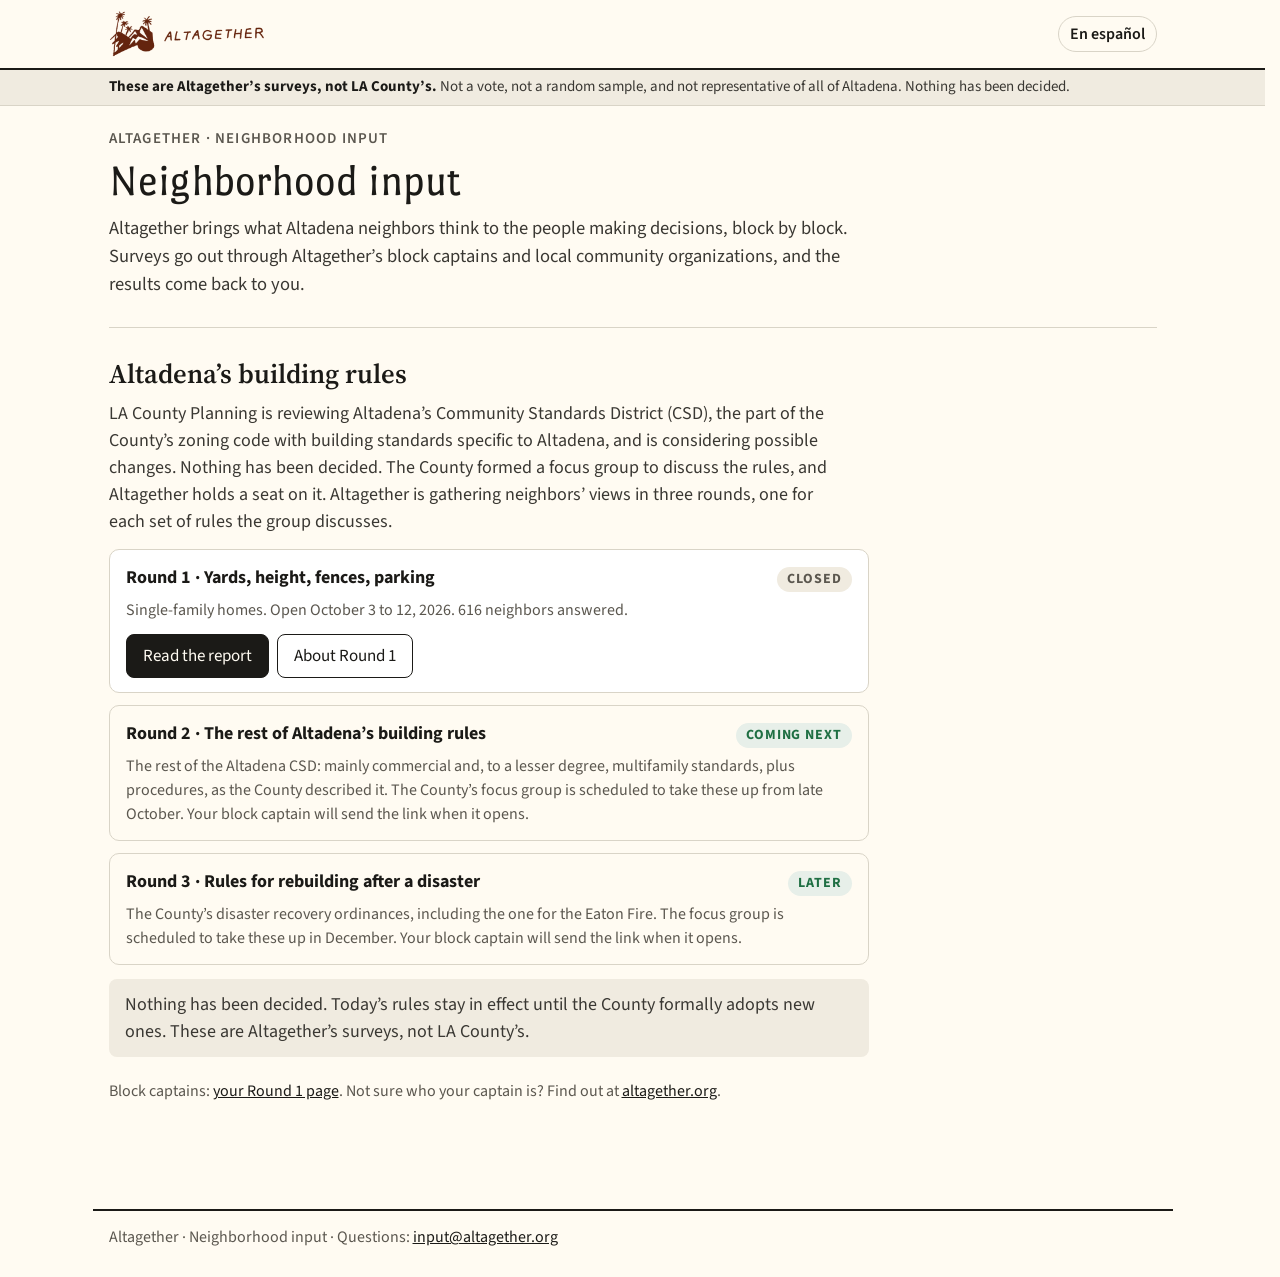
==== index.html @ e071781c "Round 1 report download page (English and Spanish), landing page, and report link on the closed Roun" ====
<!doctype html>
<html lang="en">
<head>
<meta charset="utf-8">
<meta name="viewport" content="width=device-width, initial-scale=1, viewport-fit=cover">
<title>Neighborhood Input: Altagether</title>
<meta name="description" content="Altagether&rsquo;s neighborhood surveys: bringing what Altadena neighbors think to the people making decisions, block by block.">
<meta property="og:type" content="website">
<meta property="og:site_name" content="Altagether">
<meta property="og:title" content="Neighborhood input from Altagether">
<meta property="og:description" content="Altagether&rsquo;s neighborhood surveys: bringing what Altadena neighbors think to the people making decisions, block by block.">
<meta property="og:image" content="https://altagether.github.io/input/csd/round-1/preview.png">
<meta property="og:url" content="https://altagether.github.io/input/">
<link rel="stylesheet" href="https://fonts.googleapis.com/css2?family=Port+Lligat+Sans&family=Source+Serif+4:opsz,wght@8..60,600&family=Source+Sans+3:wght@400;600;700&display=swap">
<link rel="stylesheet" href="assets/site.css?v=7">
<style>
  .survey { max-width:760px; }
  .rounds { display:grid; gap:12px; margin-top:14px; }
  .round { border:1px solid var(--line); border-radius:10px; padding:14px 16px; background:#fff; }
  .round.dim { background:transparent; }
  .rtop { display:flex; flex-wrap:wrap; align-items:baseline; justify-content:space-between; gap:4px 12px; }
  .rname { font-weight:700; font-size:18px; }
  .status { font-size:14px; font-weight:700; letter-spacing:.06em; text-transform:uppercase; border-radius:999px; padding:2px 10px; }
  .closed { background:var(--sand); color:var(--soft); }
  .soon { background:#e7efe9; color:var(--agree); }
  .round p { margin:6px 0 0; }
  .round .next { margin-top:12px; gap:8px; }
</style>
</head>
<body>
<nav class="nav" aria-label="Neighborhood input"><div class="in">
<a class="brand" href="./" style="border-right:none"><img src="assets/altagether-logo.png" alt="Altagether" width="157" height="46"><span>Neighborhood input</span></a>
<a class="lang" style="margin-left:auto" href="es/" lang="es">En espa&ntilde;ol</a>
</div></nav>
<div class="disc"><div class="in"><span><b>These are Altagether&rsquo;s surveys, not LA County&rsquo;s.</b> Not a vote, not a random sample, and not representative of all of Altadena. Nothing has been decided.</span></div></div>
<main>
<div class="head">
  <div class="kicker">Altagether &middot; Neighborhood input</div>
  <h1>Neighborhood input</h1>
  <p class="lead">Altagether brings what Altadena neighbors think to the people making decisions, block by block. Surveys go out through Altagether&rsquo;s block captains and local community organizations, and the results come back to you.</p>
</div>

<section class="survey" id="csd">
  <h2>Altadena&rsquo;s building rules</h2>
  <p>LA County Planning is reviewing Altadena&rsquo;s Community Standards District (CSD), the part of the County&rsquo;s zoning code with building standards specific to Altadena, and is considering possible changes. Nothing has been decided. The County formed a focus group to discuss the rules, and Altagether holds a seat on it. Altagether is gathering neighbors&rsquo; views in three rounds, one for each set of rules the group discusses.</p>
  <div class="rounds">
    <div class="round">
      <div class="rtop"><span class="rname">Round 1 &middot; Yards, height, fences, parking</span><span class="status closed">Closed</span></div>
      <p class="s">Single-family homes. Open October 3 to 12, 2026. 616 neighbors answered.</p>
      <div class="next"><a class="btn primary" href="csd/round-1/report/">Read the report</a><a class="btn" href="csd/round-1/">About Round 1</a></div>
    </div>
    <div class="round dim">
      <div class="rtop"><span class="rname">Round 2 &middot; The rest of Altadena&rsquo;s building rules</span><span class="status soon">Coming next</span></div>
      <p class="s">The rest of the Altadena CSD: mainly commercial and, to a lesser degree, multifamily standards, plus procedures, as the County described it. The County&rsquo;s focus group is scheduled to take these up from late October. Your block captain will send the link when it opens.</p>
    </div>
    <div class="round dim">
      <div class="rtop"><span class="rname">Round 3 &middot; Rules for rebuilding after a disaster</span><span class="status soon">Later</span></div>
      <p class="s">The County&rsquo;s disaster recovery ordinances, including the one for the Eaton Fire. The focus group is scheduled to take these up in December. Your block captain will send the link when it opens.</p>
    </div>
  </div>
  <div class="note"><p>Nothing has been decided. Today&rsquo;s rules stay in effect until the County formally adopts new ones. These are Altagether&rsquo;s surveys, not LA County&rsquo;s.</p></div>
  <p class="s" style="margin-top:22px">Block captains: <a href="csd/round-1/captains/">your Round 1 page</a>. Not sure who your captain is? Find out at <a href="https://altagether.org">altagether.org</a>.</p>
</section>
</main>
<footer>Altagether &middot; Neighborhood input &middot; Questions: <a href="mailto:input@altagether.org">input@altagether.org</a></footer>
</body>
</html>
---- assets/site.css ----
:root { --paper:#fffbf2; --ink:#1b1a17; --soft:#5b574f; --prose:#3a3833; --line:#d9d4c7; --sand:#f0ebe0; --flag:#9b2c1f;
  --agree:#1f6f43; --agree2:#8fcca6; --split:#efe3c4; --dis2:#f2a08c; --dis:#a3241a; --none:#e6e0d4; --mid:#cfc8b8;
  --e10:#7f1d12; --e5:#c45a33; --e2:#e39468; --e0:#f2c9a8;
  --display:'Port Lligat Sans','Trebuchet MS',sans-serif; --text:'Source Sans 3',system-ui,-apple-system,sans-serif; --figure:'Source Serif 4',Georgia,serif;
  --navh:68px; }
* { box-sizing:border-box; }
html { -webkit-text-size-adjust:100%; scrollbar-gutter:stable; }
body { margin:0; background:var(--paper); color:var(--ink); font-family:var(--text); font-size:18px; line-height:1.5; }
a { color:var(--ink); }
:focus-visible { outline:3px solid #3b6ea8; outline-offset:2px; }

/* ---- nav ---- */
.nav { position:sticky; top:0; z-index:20; background:var(--paper); border-bottom:2px solid var(--ink); }
.nav .in { max-width:1080px; margin:0 auto; padding:0 16px; height:var(--navh); display:flex; align-items:center; gap:14px; }
.nav .brand { display:flex; align-items:center; text-decoration:none; flex:none; padding-right:20px; margin-right:6px; border-right:1px solid var(--line); }
.nav .brand span { display:none !important; }
.nav .brand img { height:46px; width:auto; display:block; }
.nav .brand span { font-size:15px; font-weight:700; letter-spacing:.08em; text-transform:uppercase; color:var(--soft); white-space:nowrap; }
.nav ul { list-style:none; margin:0; padding:0; display:flex; gap:2px; overflow-x:auto; scrollbar-width:none; -webkit-overflow-scrolling:touch; flex:1; min-width:0; }
.nav ul::-webkit-scrollbar { display:none; }
@media (max-width:820px) { .nav ul { -webkit-mask-image:linear-gradient(to right,#000 82%,transparent); mask-image:linear-gradient(to right,#000 82%,transparent); padding-right:40px; } }
.nav a.l { display:block; padding:7px 10px; border-radius:999px; text-decoration:none; font-size:16px; font-weight:600; white-space:nowrap; color:var(--prose); }
.nav a.l:hover { background:var(--sand); }
.nav a.l[aria-current="page"] { background:var(--ink); color:var(--paper); }
@media (max-width:820px) {
  :root { --navh:auto; }
  .nav .in { flex-wrap:wrap; height:auto; padding:8px 12px 6px; gap:6px; }
  .nav .brand span { display:none; }
  .nav .brand img { height:40px; }
  .nav .brand { border-right:none; padding-right:0; }
  .nav ul { flex-basis:100%; margin:0 -12px; padding:0 8px 2px; }
}

/* ---- page ---- */
main { max-width:1080px; margin:0 auto; padding:0 16px 56px; }
.head { padding:22px 0 18px; border-bottom:1px solid var(--line); }
.kicker { font-size:15px; font-weight:600; letter-spacing:.08em; text-transform:uppercase; color:var(--soft); }
h1 { font-family:var(--display); font-weight:400; font-size:clamp(30px,6vw,44px); line-height:1.12; margin:6px 0 10px; max-width:820px; text-wrap:balance; }
h2 { font-family:var(--figure); font-weight:600; font-size:clamp(22px,4vw,27px); line-height:1.22; margin:0 0 10px; }
h3 { font-size:16px; font-weight:700; letter-spacing:.04em; text-transform:uppercase; color:var(--soft); margin:20px 0 8px; }
section { padding-top:30px; }
p { margin:0 0 10px; color:var(--prose); max-width:720px; }
.s { font-size:16px; color:var(--soft); }
.lead { font-size:18.5px; max-width:760px; }
.note { background:var(--sand); border-radius:8px; padding:12px 16px; margin:14px 0 0; max-width:760px; }
.note p { margin:0; }
.stats { display:grid; grid-template-columns:repeat(4,1fr); gap:10px; margin:18px 0 0; }
.stat { border-top:2px solid var(--ink); padding-top:8px; min-width:0; }
.stat b { display:block; font-family:var(--figure); font-size:30px; line-height:1.1; }
.stat span { font-size:15px; color:var(--soft); }
.find { padding-left:20px; margin:0; max-width:760px; } .find li { margin:0 0 8px; color:var(--prose); }
.next { display:flex; flex-wrap:wrap; gap:10px; margin-top:22px; }
.btn { display:inline-block; border:1px solid var(--ink); border-radius:8px; padding:9px 14px; font-weight:600; text-decoration:none; background:transparent; font:inherit; font-size:17px; cursor:pointer; color:var(--ink); }
.btn:hover { background:var(--sand); }
.btn.primary { background:var(--ink); color:var(--paper); } .btn.primary:hover { background:#3a3833; }

/* ---- select with a clean arrow ---- */
select { -webkit-appearance:none; appearance:none; font:inherit; font-size:17px; line-height:1.3; color:var(--ink); background-color:#fff;
  background-image:url("data:image/svg+xml,%3Csvg xmlns='http://www.w3.org/2000/svg' width='12' height='8' viewBox='0 0 12 8'%3E%3Cpath d='M1 1.5l5 5 5-5' fill='none' stroke='%231b1a17' stroke-width='2' stroke-linecap='round' stroke-linejoin='round'/%3E%3C/svg%3E");
  background-repeat:no-repeat; background-position:right 12px center; background-size:12px 8px;
  border:1px solid var(--ink); border-radius:8px; padding:8px 38px 8px 12px; max-width:100%; min-width:180px; cursor:pointer; }
select::-ms-expand { display:none; }
.finder { display:flex; flex-wrap:wrap; gap:8px; align-items:center; }
.finder label { font-weight:700; }

/* ---- bars, tables ---- */
.bar { display:flex; height:16px; border-radius:3px; overflow:hidden; background:var(--none); min-width:60px; }
.bar i { display:block; height:100%; }
.bar .a { background:var(--agree); } .bar .o { background:var(--mid); } .bar .d { background:var(--dis); }
.tg { color:var(--agree); } .tr { color:var(--dis); }
.glance { border-top:1px solid var(--line); }
.grow { display:grid; grid-template-columns:minmax(0,1.2fr) minmax(0,1fr); gap:14px; align-items:center; padding:12px 0; border-bottom:1px solid var(--line); text-decoration:none; }
.grow:hover .gname { text-decoration:underline; }
.gname { font-weight:700; } .gdesc { font-size:16px; color:var(--soft); }
.gnum { font-variant-numeric:tabular-nums; font-weight:700; text-align:right; }
.legend { display:flex; flex-wrap:wrap; gap:6px 14px; font-size:15px; color:var(--soft); margin:8px 0 0; }
.legend i { display:inline-block; width:12px; height:12px; border-radius:2px; vertical-align:-1px; margin-right:5px; }
.tabs { display:flex; flex-wrap:wrap; gap:6px; margin:4px 0 14px; }
.tab { font:inherit; font-size:16px; font-weight:600; border:1px solid var(--ink); background:transparent; color:var(--ink); border-radius:999px; padding:7px 14px; cursor:pointer; text-decoration:none; }
.tab[aria-selected="true"], .tab[aria-current="true"] { background:var(--ink); color:var(--paper); }
.cmp { display:grid; grid-template-columns:minmax(0,1fr) auto; gap:4px 10px; align-items:center; margin:8px 0; font-size:16px; }
.cmp .lab { color:var(--prose); } .cmp .lab b { color:var(--ink); }
.cmp .num { font-variant-numeric:tabular-nums; text-align:right; white-space:nowrap; }
.cmp .bar { grid-column:1 / -1; height:12px; }
.rule2 { display:grid; grid-template-columns:1fr 1fr; gap:12px; margin:0 0 12px; }
.rule2 > div { background:var(--sand); border-radius:8px; padding:10px 12px; font-size:16px; color:var(--prose); }
.lbl { font-size:14px; font-weight:700; letter-spacing:.06em; text-transform:uppercase; color:var(--soft); margin-bottom:3px; }
.tscroll { overflow-x:auto; -webkit-overflow-scrolling:touch; }
table { border-collapse:collapse; width:100%; font-size:16px; }
th { text-align:left; font-size:14.5px; letter-spacing:.04em; text-transform:uppercase; color:var(--soft); font-weight:700; border-bottom:2px solid var(--ink); padding:6px 8px 6px 0; }
td { border-bottom:1px solid var(--line); padding:7px 8px 7px 0; vertical-align:top; }
.num { text-align:right; font-variant-numeric:tabular-nums; white-space:nowrap; }
tr.all td { font-weight:700; background:var(--sand); }
td .bar { margin-top:4px; }
.themes td:first-child { width:62%; } .themes .d { font-size:15px; color:var(--soft); }
.ql { list-style:none; padding:0; margin:0; max-width:820px; }
.ql li { display:grid; grid-template-columns:44px 1fr; gap:10px; padding:10px 0; border-bottom:1px solid var(--line); }
.qn { font-family:var(--figure); font-weight:600; font-size:20px; text-align:right; }
.await { display:inline-block; font-size:14px; font-weight:700; letter-spacing:.04em; text-transform:uppercase; color:var(--flag); margin-top:4px; }
.rows { border-top:1px solid var(--line); max-width:820px; }
.row { display:grid; grid-template-columns:96px 1fr; gap:12px; padding:11px 0; border-bottom:1px solid var(--line); }
.two { display:grid; grid-template-columns:1fr 1fr; gap:28px; }
.two > * { min-width:0; }
footer { max-width:1080px; margin:40px auto 0; padding:14px 16px 28px; border-top:2px solid var(--ink); font-size:16px; color:var(--soft); }
@media (max-width:820px) {
  .two, .rule2 { grid-template-columns:1fr; }
  .stats { grid-template-columns:repeat(2,1fr); }
  .grow { grid-template-columns:1fr; gap:6px; }
  .grow .bar { grid-column:1 / -1; }
}

/* ---- full-screen map page ---- */
body.mappage { height:100dvh; display:flex; flex-direction:column; overflow:hidden; }
body.mappage footer { display:none; }
.mapbar { border-bottom:1px solid var(--line); background:var(--paper); }
.mapbar .in { max-width:1080px; margin:0 auto; padding:8px 16px; display:flex; flex-wrap:wrap; gap:8px 14px; align-items:center; }
.mapbar .mk { flex-basis:100%; margin:4px 0 -2px; }
.mapbar .tabs { margin:0; gap:4px; }
.mapbar .tab { padding:5px 12px; font-size:16px; }
.mapbar .zf { margin-left:auto; }
.mapbar select { padding-top:6px; padding-bottom:6px; }
#rsel { display:none; }
.mapshell { position:relative; flex:1; min-height:0; background:#fffbf2; overflow:hidden; }
.mapshell svg { position:absolute; inset:0; width:100%; height:100%; touch-action:none; cursor:grab; user-select:none; -webkit-user-select:none; }
.mapshell svg.drag { cursor:grabbing; }
.z { stroke:#fffbf2; stroke-width:3; vector-effect:non-scaling-stroke; cursor:pointer; }
.z.pool { fill-opacity:.72; }
.z.sel { stroke:var(--ink); stroke-width:3.5; }
.zl { font-family:'Helvetica Neue',Arial,sans-serif; font-weight:700; font-size:24px; fill:#1b1a17; stroke:#fffbf2; stroke-width:5; paint-order:stroke; text-anchor:middle; dominant-baseline:middle; }
.zoom { position:absolute; right:12px; top:12px; display:flex; flex-direction:column; gap:4px; }
.zoom button { width:34px; height:34px; border-radius:6px; border:1px solid var(--line); background:#fff; font:600 19px/1 var(--text); cursor:pointer; color:var(--ink); box-shadow:0 1px 3px rgba(27,26,23,.12); }
.zoom button.rs { font-size:13.5px; font-weight:700; }
.mlegend { position:absolute; left:12px; bottom:12px; background:rgba(255,251,242,.92); border-radius:6px; padding:5px 9px; }
.mlegend .legend { margin:0; gap:3px 10px; font-size:14px; }
.mlegend .legend i { width:10px; height:10px; }
.zcard { position:absolute; top:12px; right:56px; width:340px; max-height:calc(100% - 24px); overflow:auto; background:#fff; border:1px solid var(--line); border-radius:10px; padding:14px 16px; box-shadow:0 4px 18px rgba(27,26,23,.16); }
.zcard[hidden] { display:none; }
.zcard { padding:0; }
.zcard #zbody { padding:16px 18px 14px; }
.zhead { border-bottom:1px solid var(--line); padding-bottom:10px; margin-bottom:12px; }
.zcard h4 { font-family:var(--figure); font-size:22px; line-height:1.2; margin:0 30px 2px 0; }
.zsub { font-size:15px; color:var(--soft); }
.zpool { background:var(--sand); border-radius:6px; padding:8px 10px; font-size:15px; color:var(--prose); margin:0 0 12px; }
.zsec { font-size:14px; font-weight:700; letter-spacing:.06em; text-transform:uppercase; color:var(--soft); margin:0 0 2px; }
.zdesc { font-size:15px; color:var(--prose); margin:0 0 8px; }
.zcard .cmp { gap:3px 10px; margin:0 0 4px; }
.zcard .cmp .bar { height:12px; margin-bottom:8px; }
.zcard .cmp .n { color:var(--soft); font-size:14.5px; font-weight:400; }
.zleg { margin:6px 0 0; padding-top:10px; border-top:1px solid var(--line); font-size:14px; }
.zleg i { width:10px; height:10px; }
.zfoot { font-size:14px; color:var(--soft); margin:8px 0 0; }
.ztiles { display:grid; grid-template-columns:1fr 1fr; gap:10px; margin:0 0 14px; }
.ztiles > div { background:var(--sand); border-radius:8px; padding:10px 12px; }
.ztiles b { display:block; font-family:var(--figure); font-size:26px; line-height:1.1; }
.ztiles span { font-size:14.5px; color:var(--soft); }
.mrow { display:grid; grid-template-columns:minmax(0,1fr) 70px; gap:3px 10px; align-items:center; font-size:16px; margin:4px 0; }
.mrow .lab { color:var(--prose); } .mrow .lab b { color:var(--ink); }
.mrow .num { text-align:right; font-variant-numeric:tabular-nums; font-weight:700; }
.meter { grid-column:1 / -1; height:12px; background:var(--none); border-radius:3px; overflow:hidden; margin-bottom:6px; }
.meter i { display:block; height:100%; }
.zcard .x { position:absolute; top:10px; right:10px; width:32px; height:32px; border:none; background:transparent; font-size:24px; line-height:1; cursor:pointer; color:var(--soft); }
@media (max-width:820px) {
  .mapbar .in { padding:8px 12px; flex-wrap:wrap; gap:6px 8px; }
  .mapbar .mk { font-size:14px; margin:0; }
  .mapbar .tabs { display:none; }
  #rsel { display:block; flex:1; min-width:0; }
  .mapbar .zf { margin-left:0; flex:1; min-width:0; }
  .mapbar select { min-width:0; width:100%; font-size:16px; padding-right:30px; background-position:right 10px center; }
  .zcard { top:auto; bottom:0; left:0; right:0; width:auto; max-height:55%; border-radius:14px 14px 0 0; }
  .mlegend.hide-m { display:none; }
}

/* zone card: this zone stands out, comparisons step back */
.zmain { background:var(--sand); border-radius:8px; padding:10px 12px 4px; margin:4px 0 12px; }
.zmain .cmp, .zmain .mrow { font-size:17px; margin:0; }
.zmain .cmp .num, .zmain .mrow .num { font-size:20px; font-family:var(--figure); }
.zmain .cmp .bar, .zmain .meter { height:20px; border-radius:4px; margin-bottom:8px; }
.zref .zsec { font-size:13.5px; margin-bottom:4px; }
.zref .cmp, .zref .mrow { font-size:15px; }
.zref .cmp .bar, .zref .meter { height:9px; margin-bottom:8px; }
.zref .cmp .num, .zref .mrow .num { font-size:15px; }
.zref .cmp .num b, .zref .mrow .num { font-weight:600; }

/* ---- disclaimer strip, on every page ---- */
.disc { background:var(--sand); border-bottom:1px solid var(--line); font-size:15px; color:var(--prose); }
.disc .in { max-width:1080px; margin:0 auto; padding:6px 16px; }
.disc b { color:var(--ink); }
@media (max-width:820px) { .disc { font-size:14px; } .disc .in { padding:5px 12px; } }

/* ---- finder ---- */
.finder2 { position:relative; max-width:460px; width:100%; }
.fin { width:100%; font:inherit; font-size:17px; padding:9px 12px 9px 36px; border:1px solid var(--ink); border-radius:8px; background:#fff;
  background-image:url("data:image/svg+xml,%3Csvg xmlns='http://www.w3.org/2000/svg' width='16' height='16' viewBox='0 0 16 16'%3E%3Ccircle cx='7' cy='7' r='5' fill='none' stroke='%235b574f' stroke-width='2'/%3E%3Cpath d='M11 11l4 4' stroke='%235b574f' stroke-width='2' stroke-linecap='round'/%3E%3C/svg%3E");
  background-repeat:no-repeat; background-position:12px center; color:var(--ink); }
.fres { position:absolute; z-index:30; top:calc(100% + 4px); left:0; right:0; background:#fff; border:1px solid var(--line); border-radius:8px; box-shadow:0 6px 20px rgba(27,26,23,.16); max-height:320px; overflow:auto; padding:6px; }
.fr { padding:6px 6px 8px; border-bottom:1px solid var(--line); } .fr:last-child { border-bottom:none; }
.fs { font-size:15px; color:var(--soft); margin-bottom:4px; }
.zchip { font:inherit; font-size:16px; font-weight:600; border:1px solid var(--ink); background:#fff; border-radius:999px; padding:3px 11px; margin:2px 4px 2px 0; cursor:pointer; color:var(--ink); }
.zchip:hover, .zchip:focus-visible { background:var(--ink); color:var(--paper); }
.mapbar .finder2 { max-width:340px; }
.mapbar .fin { padding-top:6px; padding-bottom:6px; font-size:16px; }

/* ---- small samples ---- */
tr.few td { color:var(--soft); } tr.few td:first-child::after { content:' *'; }
.zmain.few .num { font-size:16px !important; font-family:var(--text) !important; }
.fewn { font-size:14.5px; color:var(--flag); margin:0 0 6px; font-weight:600; }
.dot { color:var(--soft); font-weight:400; }

/* ---- next step, footer, copy, answers, zone table ---- */
.cta { max-width:1080px; margin:40px auto 0; padding:0 16px; }
.cta .in { background:#eef3f7; border:1px solid #cfdce6; border-radius:10px; padding:14px 18px; }
.cta p { margin:0; max-width:none; }
footer .meta { display:block; margin-top:4px; font-size:14.5px; }
.copy { font:inherit; font-size:15px; font-weight:600; margin-top:12px; width:100%; padding:8px 12px; border:1px solid var(--ink); border-radius:8px; background:#fff; cursor:pointer; color:var(--ink); }
.copy:hover { background:var(--sand); }
.ans { background:#eef3f7; border-radius:6px; padding:8px 10px; margin-top:6px; font-size:16px; }
.about { border:1px solid var(--line); border-radius:10px; padding:14px 18px; max-width:760px; background:#fff; }
.about p { margin:0 0 6px; }
table.zt td { padding:6px 8px 6px 0; } table.zt .bar { height:6px; min-width:50px; margin-top:3px; }
table.zt tr.th td { background:var(--sand); font-weight:700; font-size:15px; padding:6px 8px; }
table.zt td .d { font-size:14px; color:var(--soft); }
.hfind { margin:16px 0 4px; max-width:560px; } .hfind .lbl { display:block; margin-bottom:6px; font-size:14.5px; }
.nav .lang { flex:none; font-size:16px; font-weight:600; text-decoration:none; border:1px solid var(--line); border-radius:999px; padding:5px 11px; white-space:nowrap; }
.nav .lang:hover { background:var(--sand); }
@media (max-width:820px) { .nav .lang { margin-left:auto; order:2; font-size:15px; padding:4px 10px; } .nav ul { order:3; } }

/* ---- color-blind friendly palette, switched on by the visitor ---- */
html.cb { --agree:#1f5f8b; --agree2:#8fbfdf; --split:#ece4cf; --dis2:#f2b071; --dis:#b85a00; --e10:#3f2a6b; --e5:#6d55a3; --e2:#a895d0; --e0:#ddd3ee; }
.disc .in { display:flex; flex-wrap:wrap; align-items:center; justify-content:space-between; gap:4px 16px; }
.cbsw { display:inline-flex; align-items:center; gap:8px; font:inherit; font-size:14.5px; font-weight:600; color:var(--prose); background:none; border:none; padding:2px 0; cursor:pointer; white-space:nowrap; }
.cbsw .tr2 { position:relative; width:32px; height:18px; border-radius:999px; background:#cfc8b8; transition:background .15s; flex:none; }
.cbsw .tr2::after { content:''; position:absolute; top:2px; left:2px; width:14px; height:14px; border-radius:50%; background:#fff; transition:left .15s; box-shadow:0 1px 2px rgba(0,0,0,.25); }
.cbsw[aria-checked="true"] .tr2 { background:var(--ink); }
.cbsw[aria-checked="true"] .tr2::after { left:16px; }
.zmain .cmp { grid-template-columns:1fr; gap:2px; }
.zmain .cmp .num { text-align:left; }

/* finder + zone dropdown side by side */
.hrow { display:flex; flex-wrap:wrap; gap:8px; align-items:flex-start; }
.hrow .finder2 { flex:1 1 260px; }
.hrow select { flex:0 0 auto; padding-top:9px; padding-bottom:9px; }
.mapbar .zf { display:flex; gap:8px; align-items:center; }
.mapbar .zf .finder2 { width:280px; }
.mapbar .zf select { min-width:150px; }
@media (max-width:820px) {
  .mapbar .zf { flex-basis:100%; order:3; }
  .mapbar .zf .finder2 { width:auto; flex:1; min-width:0; }
  .mapbar .zf select { min-width:0; width:auto; flex:0 0 40%; }
  .hrow select { flex:1 1 100%; }
}
.gright .gnum { text-align:left; margin-bottom:4px; }
.zmain .cmp .num { white-space:normal; }
.zkick { font-size:13.5px; font-weight:700; letter-spacing:.06em; text-transform:uppercase; color:var(--flag); margin-bottom:2px; }
.zpool b { display:block; color:var(--ink); margin-bottom:2px; }

/* zone card: stack label, numbers and bar so long labels never squeeze */
.zcard .cmp { grid-template-columns:1fr; gap:2px; }
.zcard .cmp .num { text-align:left; white-space:normal; }
@media (min-width:821px) { .mlegend { max-width:calc(100% - 430px); } }

/* ---- one height for every field and button ---- */
:root { --ctl:44px; }
select, .fin, .btn, .copy { height:var(--ctl); box-sizing:border-box; font-size:17px; line-height:1.2; }
select { padding-top:0 !important; padding-bottom:0 !important; }
.fin { padding-top:0 !important; padding-bottom:0 !important; }
.btn { display:inline-flex; align-items:center; padding:0 16px; }
.tab { height:40px; display:inline-flex; align-items:center; padding:0 15px; box-sizing:border-box; font-size:16px; }
.mapbar .tab { height:40px; padding:0 14px; font-size:16px; }
.mapbar .fin, .mapbar select { height:40px; font-size:16px; }
.mtool .tab, .mapbar .tabs .tab { line-height:1; }
.zoom button { width:40px; height:40px; }
@media (max-width:820px) { .mapbar .fin, .mapbar select { height:42px; } }
.fn { font-size:14.5px; line-height:1.45; }
/* By zone table: narrow zone column, more room for the four results */
table.zt { table-layout:fixed; }
table.zt th:nth-child(1), table.zt td:nth-child(1) { width:150px; }
table.zt th:nth-child(2), table.zt td:nth-child(2) { width:44px; }
table.zt th:nth-child(3), table.zt td:nth-child(3) { width:92px; }
table.zt tr.th td { width:auto; }
table.zt td:nth-child(n+4), table.zt th:nth-child(n+4) { padding-left:10px; }
table.zt .bar { min-width:0; }
@media (max-width:820px) { table.zt { min-width:720px; } }
.or { align-self:center; font-size:15px; font-weight:700; color:var(--soft); text-transform:lowercase; padding:0 2px; }
@media (max-width:820px) { .hrow .or { flex:0 0 100%; text-align:center; margin:-2px 0; } }
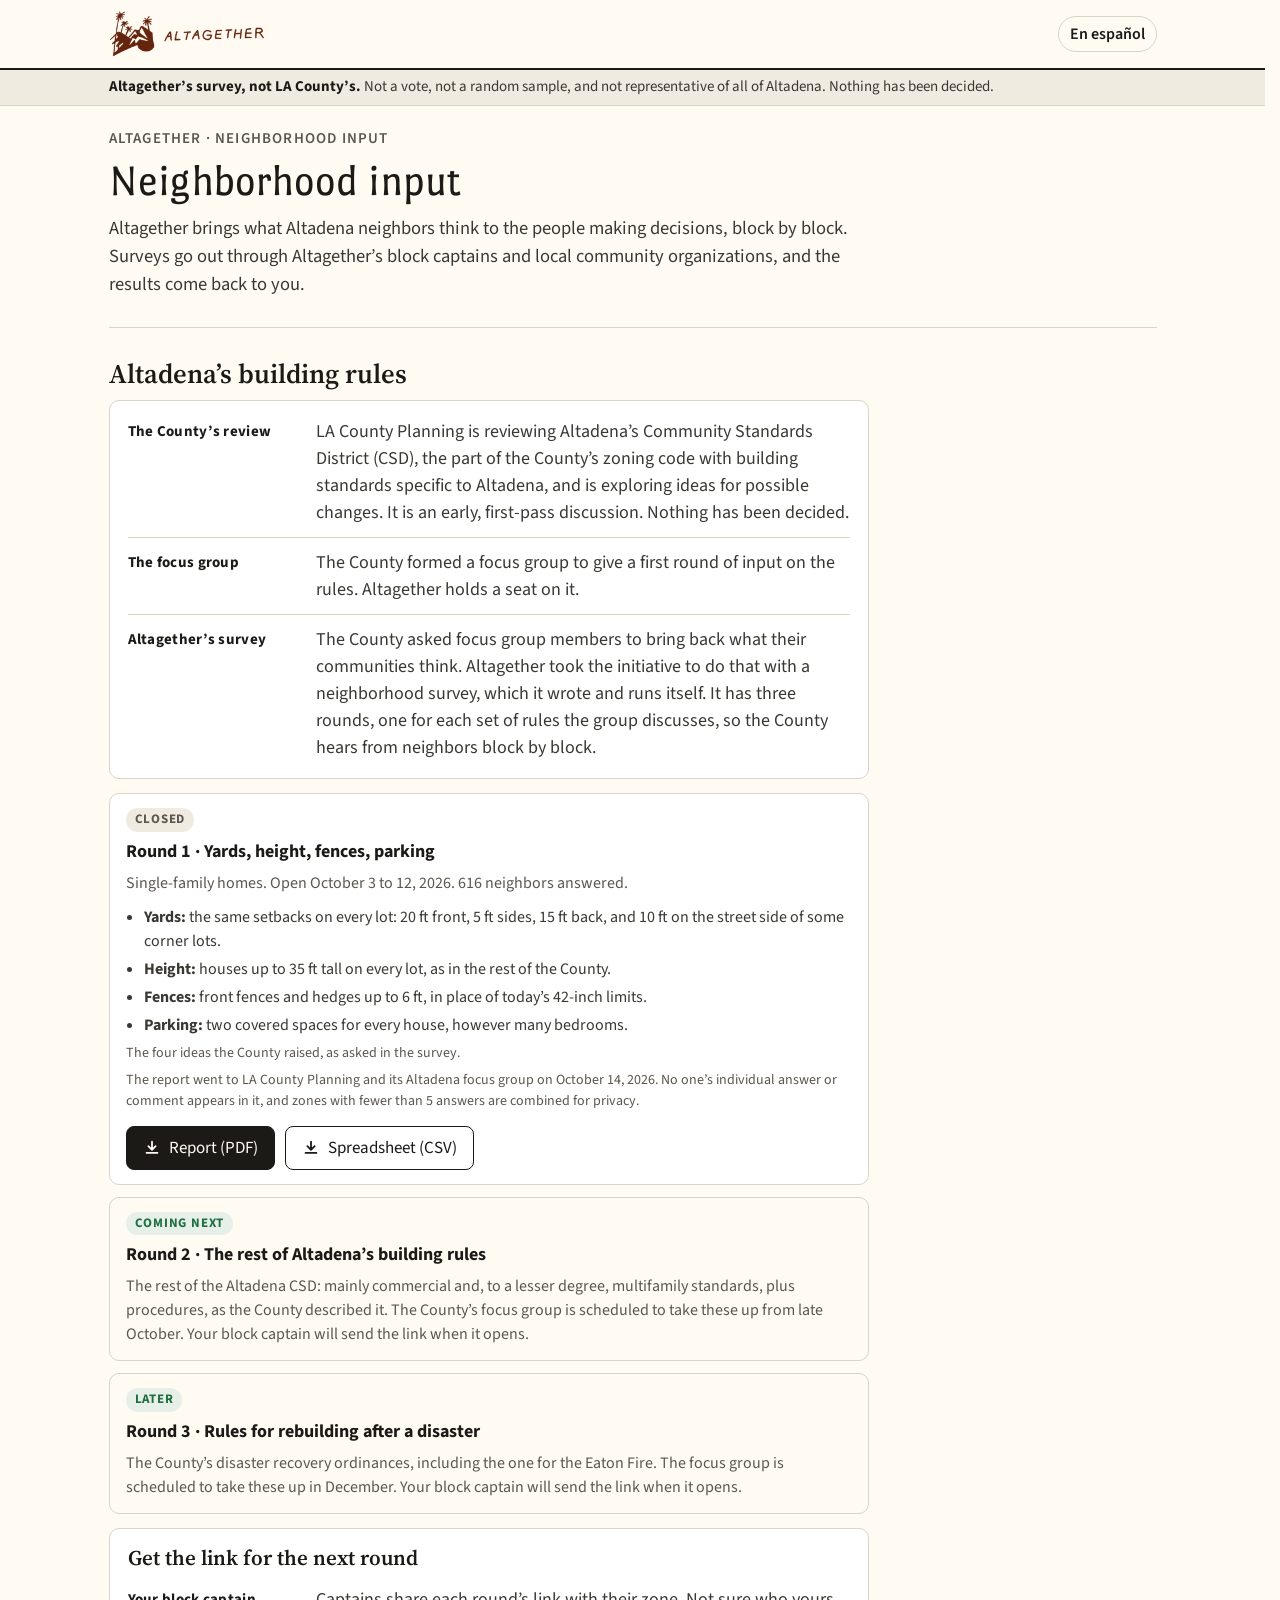
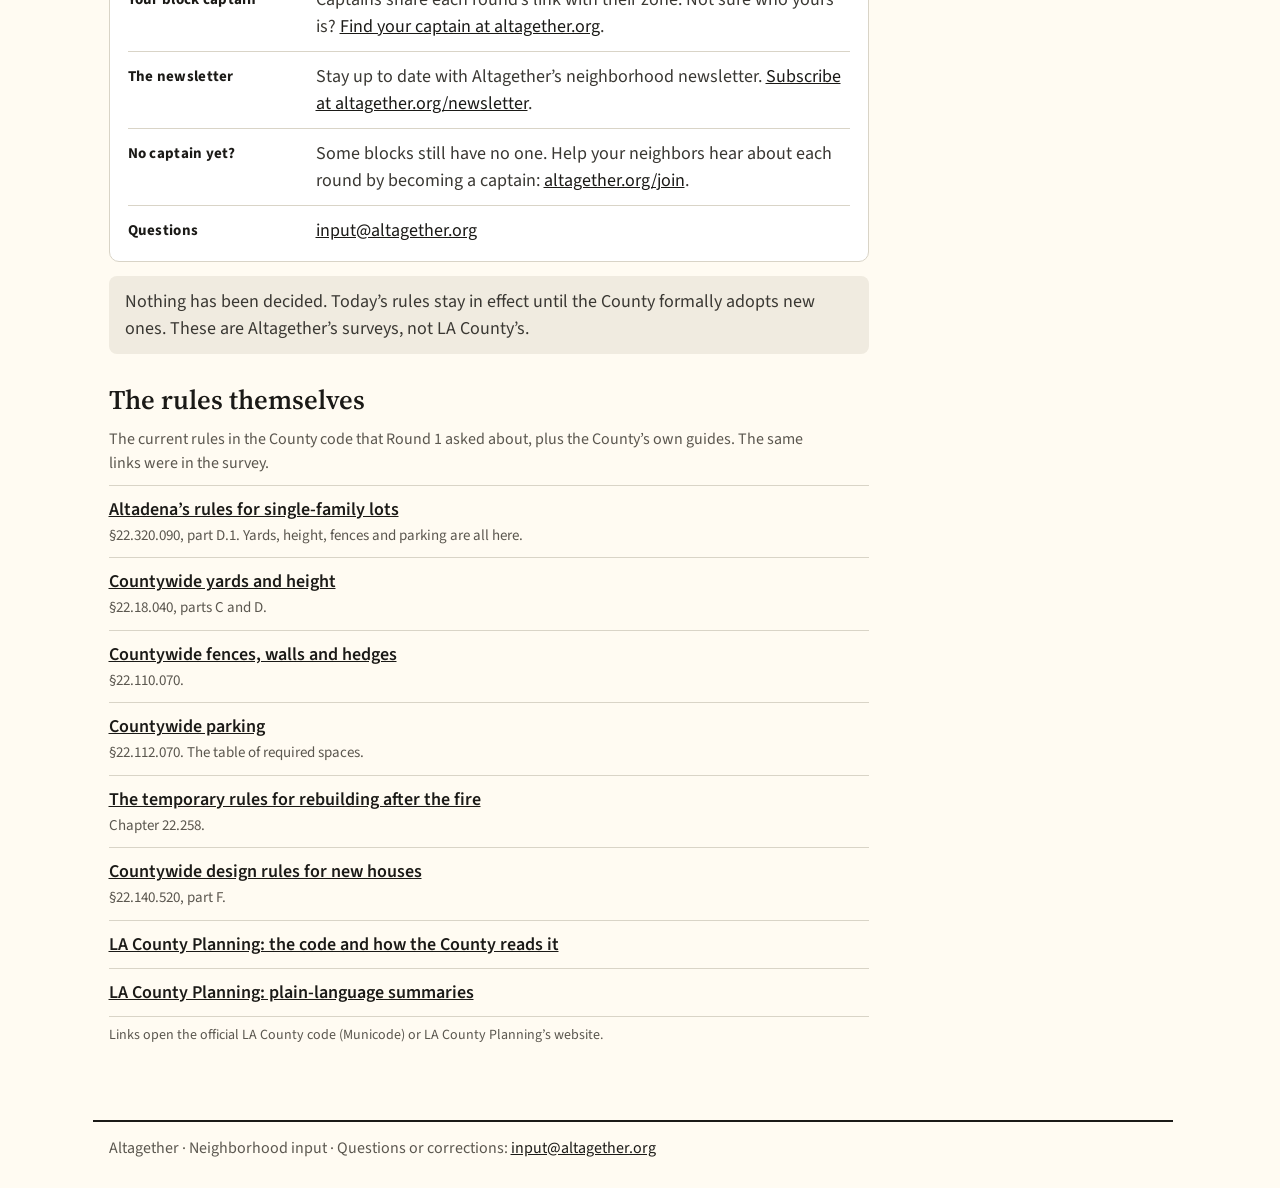
==== commit 3231c7e1: "Round 1 report on the landing page: shared layout, downloads on the Round 1 card, rules links, next-" ====
--- a/index.html
+++ b/index.html
@@ -7,32 +7,22 @@
 <meta name="description" content="Altagether&rsquo;s neighborhood surveys: bringing what Altadena neighbors think to the people making decisions, block by block.">
 <meta property="og:type" content="website">
 <meta property="og:site_name" content="Altagether">
-<meta property="og:title" content="Neighborhood input from Altagether">
+<meta property="og:title" content="Neighborhood Input: Altagether">
 <meta property="og:description" content="Altagether&rsquo;s neighborhood surveys: bringing what Altadena neighbors think to the people making decisions, block by block.">
-<meta property="og:image" content="https://altagether.github.io/input/csd/round-1/preview.png">
+<meta property="og:image" content="https://altagether.github.io/input/csd/round-1/report/preview.png">
 <meta property="og:url" content="https://altagether.github.io/input/">
+<meta name="twitter:card" content="summary_large_image">
+<link rel="alternate" hreflang="es" href="https://altagether.github.io/input/es/">
 <link rel="stylesheet" href="https://fonts.googleapis.com/css2?family=Port+Lligat+Sans&family=Source+Serif+4:opsz,wght@8..60,600&family=Source+Sans+3:wght@400;600;700&display=swap">
-<link rel="stylesheet" href="assets/site.css?v=7">
-<style>
-  .survey { max-width:760px; }
-  .rounds { display:grid; gap:12px; margin-top:14px; }
-  .round { border:1px solid var(--line); border-radius:10px; padding:14px 16px; background:#fff; }
-  .round.dim { background:transparent; }
-  .rtop { display:flex; flex-wrap:wrap; align-items:baseline; justify-content:space-between; gap:4px 12px; }
-  .rname { font-weight:700; font-size:18px; }
-  .status { font-size:14px; font-weight:700; letter-spacing:.06em; text-transform:uppercase; border-radius:999px; padding:2px 10px; }
-  .closed { background:var(--sand); color:var(--soft); }
-  .soon { background:#e7efe9; color:var(--agree); }
-  .round p { margin:6px 0 0; }
-  .round .next { margin-top:12px; gap:8px; }
-</style>
+<link rel="stylesheet" href="assets/site.css?v=21">
+<link rel="stylesheet" href="assets/pages.css?v=21">
 </head>
 <body>
-<nav class="nav" aria-label="Neighborhood input"><div class="in">
-<a class="brand" href="./" style="border-right:none"><img src="assets/altagether-logo.png" alt="Altagether" width="157" height="46"><span>Neighborhood input</span></a>
-<a class="lang" style="margin-left:auto" href="es/" lang="es">En espa&ntilde;ol</a>
+<nav class="nav" aria-label="Altagether"><div class="in">
+<a class="brand" href=""><img src="assets/altagether-logo.png" alt="Altagether" width="157" height="46"></a>
+<a class="lang" href="es/" lang="es">En espa&ntilde;ol</a>
 </div></nav>
-<div class="disc"><div class="in"><span><b>These are Altagether&rsquo;s surveys, not LA County&rsquo;s.</b> Not a vote, not a random sample, and not representative of all of Altadena. Nothing has been decided.</span></div></div>
+<div class="disc"><div class="in"><span><b>Altagether&rsquo;s survey, not LA County&rsquo;s.</b> Not a vote, not a random sample, and not representative of all of Altadena. Nothing has been decided.</span></div></div>
 <main>
 <div class="head">
   <div class="kicker">Altagether &middot; Neighborhood input</div>
@@ -42,12 +32,27 @@
 
 <section class="survey" id="csd">
   <h2>Altadena&rsquo;s building rules</h2>
-  <p>LA County Planning is reviewing Altadena&rsquo;s Community Standards District (CSD), the part of the County&rsquo;s zoning code with building standards specific to Altadena, and is considering possible changes. Nothing has been decided. The County formed a focus group to discuss the rules, and Altagether holds a seat on it. Altagether is gathering neighbors&rsquo; views in three rounds, one for each set of rules the group discusses.</p>
+  <div class="about facts">
+    <div class="frow"><b>The County&rsquo;s review</b><span>LA County Planning is reviewing Altadena&rsquo;s Community Standards District (CSD), the part of the County&rsquo;s zoning code with building standards specific to Altadena, and is exploring ideas for possible changes. It is an early, first-pass discussion. Nothing has been decided.</span></div>
+    <div class="frow"><b>The focus group</b><span>The County formed a focus group to give a first round of input on the rules. Altagether holds a seat on it.</span></div>
+    <div class="frow"><b>Altagether&rsquo;s survey</b><span>The County asked focus group members to bring back what their communities think. Altagether took the initiative to do that with a neighborhood survey, which it wrote and runs itself. It has three rounds, one for each set of rules the group discusses, so the County hears from neighbors block by block.</span></div>
+  </div>
   <div class="rounds">
-    <div class="round">
-      <div class="rtop"><span class="rname">Round 1 &middot; Yards, height, fences, parking</span><span class="status closed">Closed</span></div>
+    <div class="round" id="round-1">
+      <div><div class="rtop"><span class="rname">Round 1 &middot; Yards, height, fences, parking</span><span class="status closed">Closed</span></div>
       <p class="s">Single-family homes. Open October 3 to 12, 2026. 616 neighbors answered.</p>
-      <div class="next"><a class="btn primary" href="csd/round-1/report/">Read the report</a><a class="btn" href="csd/round-1/">About Round 1</a></div>
+      <ul class="rules">
+        <li><b>Yards:</b> the same setbacks on every lot: 20 ft front, 5 ft sides, 15 ft back, and 10 ft on the street side of some corner lots.</li>
+        <li><b>Height:</b> houses up to 35 ft tall on every lot, as in the rest of the County.</li>
+        <li><b>Fences:</b> front fences and hedges up to 6 ft, in place of today&rsquo;s 42-inch limits.</li>
+        <li><b>Parking:</b> two covered spaces for every house, however many bedrooms.</li>
+      </ul>
+      <p class="s rnote">The four ideas the County raised, as asked in the survey.</p>
+      <p class="s rnote">The report went to LA County Planning and its Altadena focus group on October 14, 2026. No one&rsquo;s individual answer or comment appears in it, and zones with fewer than 5 answers are combined for privacy.</p>
+      <div class="dlrow">
+        <a class="btn primary" href="csd/round-1/report/altagether-round-1-report.pdf" download><svg class="ic" viewBox="0 0 20 20" width="18" height="18" aria-hidden="true"><path d="M10 3v9m0 0l-4-4m4 4l4-4M4 15.5h12" fill="none" stroke="currentColor" stroke-width="2" stroke-linecap="round" stroke-linejoin="round"/></svg>Report (PDF)</a>
+        <a class="btn" href="csd/round-1/report/altagether-round-1-answers-by-zone.csv" download><svg class="ic" viewBox="0 0 20 20" width="18" height="18" aria-hidden="true"><path d="M10 3v9m0 0l-4-4m4 4l4-4M4 15.5h12" fill="none" stroke="currentColor" stroke-width="2" stroke-linecap="round" stroke-linejoin="round"/></svg>Spreadsheet (CSV)</a>
+      </div></div>
     </div>
     <div class="round dim">
       <div class="rtop"><span class="rname">Round 2 &middot; The rest of Altadena&rsquo;s building rules</span><span class="status soon">Coming next</span></div>
@@ -58,10 +63,29 @@
       <p class="s">The County&rsquo;s disaster recovery ordinances, including the one for the Eaton Fire. The focus group is scheduled to take these up in December. Your block captain will send the link when it opens.</p>
     </div>
   </div>
+  <div class="about facts join">
+    <h2 class="ftitle">Get the link for the next round</h2>
+    <div class="frow"><b>Your block captain</b><span>Captains share each round&rsquo;s link with their zone. Not sure who yours is? <a href="https://altagether.org">Find your captain at altagether.org</a>.</span></div>
+    <div class="frow"><b>The newsletter</b><span>Stay up to date with Altagether&rsquo;s neighborhood newsletter. <a href="https://altagether.org/newsletter">Subscribe at altagether.org/newsletter</a>.</span></div>
+    <div class="frow"><b>No captain yet?</b><span>Some blocks still have no one. Help your neighbors hear about each round by becoming a captain: <a href="https://altagether.org/join">altagether.org/join</a>.</span></div>
+    <div class="frow"><b>Questions</b><span><a href="mailto:input@altagether.org">input@altagether.org</a></span></div>
+  </div>
   <div class="note"><p>Nothing has been decided. Today&rsquo;s rules stay in effect until the County formally adopts new ones. These are Altagether&rsquo;s surveys, not LA County&rsquo;s.</p></div>
-  <p class="s" style="margin-top:22px">Block captains: <a href="csd/round-1/captains/">your Round 1 page</a>. Not sure who your captain is? Find out at <a href="https://altagether.org">altagether.org</a>.</p>
+    <h2 id="rules" style="margin-top:30px">The rules themselves</h2>
+    <p class="s">The current rules in the County code that Round 1 asked about, plus the County&rsquo;s own guides. The same links were in the survey.</p>
+    <ul class="codes">
+      <li><a href="https://library.municode.com/ca/los_angeles_county/codes/code_of_ordinances?nodeId=TIT22PLZO_DIV10PLARCOSTDI_CH22.320WESAGAVAPLARSTDI_22.320.090ALCOSTDI" target="_blank" rel="noopener">Altadena&rsquo;s rules for single-family lots</a><span>&sect;22.320.090, part D.1. Yards, height, fences and parking are all here.</span></li>
+      <li><a href="https://library.municode.com/ca/los_angeles_county/codes/code_of_ordinances?nodeId=TIT22PLZO_DIV3ZO_CH22.18REZO_22.18.040DESTREZO" target="_blank" rel="noopener">Countywide yards and height</a><span>&sect;22.18.040, parts C and D.</span></li>
+      <li><a href="https://library.municode.com/ca/los_angeles_county/codes/code_of_ordinances?nodeId=TIT22PLZO_DIV6DEST_CH22.110GESIRE_22.110.070FEWA" target="_blank" rel="noopener">Countywide fences, walls and hedges</a><span>&sect;22.110.070.</span></li>
+      <li><a href="https://library.municode.com/ca/los_angeles_county/codes/code_of_ordinances?nodeId=TIT22PLZO_DIV6DEST_CH22.112PA_22.112.070REPASP" target="_blank" rel="noopener">Countywide parking</a><span>&sect;22.112.070. The table of required spaces.</span></li>
+      <li><a href="https://library.municode.com/ca/los_angeles_county/codes/code_of_ordinances?nodeId=TIT22PLZO_DIV9AD_CH22.258EAFIDIRE" target="_blank" rel="noopener">The temporary rules for rebuilding after the fire</a><span>Chapter 22.258.</span></li>
+      <li><a href="https://library.municode.com/ca/los_angeles_county/codes/code_of_ordinances?nodeId=TIT22PLZO_DIV7STSPUS_CH22.140STSPUS_22.140.520REDEST" target="_blank" rel="noopener">Countywide design rules for new houses</a><span>&sect;22.140.520, part F.</span></li>
+      <li><a href="https://planning.lacounty.gov/county-code-and-interpretations/" target="_blank" rel="noopener">LA County Planning: the code and how the County reads it</a></li>
+      <li><a href="https://planning.lacounty.gov/planning-library/" target="_blank" rel="noopener">LA County Planning: plain-language summaries</a></li>
+    </ul>
+    <p class="s fnote">Links open the official LA County code (Municode) or LA County Planning&rsquo;s website.</p>
 </section>
 </main>
-<footer>Altagether &middot; Neighborhood input &middot; Questions: <a href="mailto:input@altagether.org">input@altagether.org</a></footer>
+<footer>Altagether &middot; Neighborhood input &middot; Questions or corrections: <a href="mailto:input@altagether.org">input@altagether.org</a></footer>
 </body>
 </html>
--- a/assets/pages.css
+++ b/assets/pages.css
@@ -0,0 +1,100 @@
+/* Shared layout for the input site's pages (landing, closed Round 1, report). Loaded after site.css. */
+main { padding-bottom:24px; }
+.col, .survey { max-width:760px; }
+.head { padding:22px 0 18px; border-bottom:1px solid var(--line); }
+.head .lead { max-width:760px; }
+
+/* round cards */
+.rounds { display:grid; gap:12px; margin-top:14px; }
+.round { border:1px solid var(--line); border-radius:10px; padding:14px 16px; background:#fff; }
+.round.dim { background:transparent; }
+.rtop { display:flex; flex-wrap:wrap; align-items:baseline; justify-content:space-between; gap:4px 12px; }
+.rname { font-weight:700; font-size:18px; }
+.status { font-size:14px; font-weight:700; letter-spacing:.06em; text-transform:uppercase; border-radius:999px; padding:2px 10px; background:#e7efe9; color:var(--agree); }
+.status.closed { background:var(--sand); color:var(--soft); }
+.round p { margin:6px 0 0; }
+.round .next { margin-top:12px; gap:8px; }
+
+/* download cards */
+.dl { display:grid; gap:12px; margin:22px 0 8px; max-width:760px; }
+.file { display:flex; align-items:center; justify-content:space-between; gap:14px; border:1px solid var(--line); border-radius:10px; background:#fff; padding:14px 16px; text-decoration:none; }
+.file:hover { border-color:var(--ink); }
+.file b { display:block; font-size:19px; }
+.file span { font-size:15px; color:var(--soft); }
+.file .go { flex:none; height:44px; display:inline-flex; align-items:center; padding:0 16px; border-radius:8px; background:var(--ink); color:var(--paper); font-weight:700; font-size:16px; }
+.file .go .ic { margin-right:8px; }
+.file.alt .go { background:#fff; color:var(--ink); border:1px solid var(--ink); }
+@media (max-width:560px) { .file { flex-direction:column; align-items:flex-start; } }
+
+/* boxes and lists */
+.about { background:#fff; border:1px solid var(--line); border-radius:10px; padding:14px 16px; max-width:760px; }
+.about p { margin:0 0 8px; } .about p:last-child { margin:0; }
+.note { max-width:760px; }
+main ul { padding-left:20px; margin:0 0 12px; color:var(--prose); max-width:760px; } main li { margin:0 0 6px; }
+.rows { max-width:760px; }
+.res { display:block; background:var(--ink); color:var(--paper); text-decoration:none; border-radius:10px; padding:14px 16px; margin-top:18px; font-weight:700; font-size:18px; max-width:760px; }
+.res span { display:block; font-weight:400; font-size:16px; opacity:.85; margin-top:2px; }
+
+/* header: logo left, language right, nothing else */
+.nav .brand { border-right:none; padding-right:0; margin-right:0; }
+.nav .lang { margin-left:auto; }
+
+/* cards with an action: text on the left, button on the right (same as the download cards) */
+.round.act { display:flex; align-items:center; justify-content:space-between; gap:16px; max-width:760px; }
+.round.act > div { min-width:0; flex:1; }
+.round.act .rtop { justify-content:flex-start; gap:4px 12px; }
+.round.act .btn { flex:none; white-space:nowrap; }
+.round.act p { margin:4px 0 0; }
+@media (max-width:560px) { .round.act { flex-direction:column; align-items:flex-start; } }
+
+/* status tag above the round title, on every round card */
+.rtop, .round.act .rtop { flex-direction:column-reverse; align-items:flex-start; justify-content:flex-start; gap:6px; }
+.rtop .status { font-size:13px; padding:2px 9px; }
+
+/* back to the landing page */
+.back { display:inline-flex; align-items:center; gap:8px; margin:18px 0 0; font-size:16px; font-weight:600; text-decoration:none; color:var(--ink); }
+.back span { font-size:20px; line-height:1; }
+.back:hover { text-decoration:underline; }
+.back + .head { padding-top:10px; }
+/* the four rules on the Round 1 card */
+.rules { margin:10px 0 0; padding-left:18px; font-size:16px; color:var(--prose); }
+.rules li { margin:0 0 4px; }
+.rnote { margin-top:6px !important; font-size:14px; }
+.round.act { align-items:flex-start; }
+.round.act .btn { margin-top:2px; }
+
+/* links to the rules in the County code */
+ul.codes { list-style:none; padding:0; margin:10px 0 0; max-width:760px; border-top:1px solid var(--line); }
+ul.codes li { padding:10px 0; border-bottom:1px solid var(--line); margin:0; }
+ul.codes a { font-weight:600; }
+ul.codes span { display:block; font-size:15px; color:var(--soft); margin-top:2px; }
+.fnote { font-size:14px; margin-top:8px; }
+
+/* "What Round 1 was for": labeled rows */
+.facts { padding:4px 18px 6px; }
+.facts .ftitle { font-family:var(--figure); font-weight:600; font-size:21px; margin:12px 0 4px; }
+.frow { display:grid; grid-template-columns:170px 1fr; gap:4px 18px; padding:11px 0; border-top:1px solid var(--line); }
+.frow:first-of-type { border-top:none; }
+.frow b { font-size:15px; letter-spacing:.02em; color:var(--ink); }
+.frow span { color:var(--prose); }
+@media (max-width:560px) { .frow { grid-template-columns:1fr; } }
+.frow b { padding-top:3px; }
+.facts:not(:has(.ftitle)) { padding-top:6px; }
+.survey .facts { margin:4px 0 6px; }
+
+/* Round 1 card: stacked download buttons on the right */
+.dlcol { flex:none; display:flex; flex-direction:column; gap:8px; align-items:stretch; min-width:210px; }
+.dlcol .btn { justify-content:flex-start; gap:8px; }
+.dlcol .btn .ic { flex:none; }
+.dlmeta { font-size:13px; color:var(--soft); text-align:center; }
+@media (max-width:560px) { .dlcol { width:100%; } }
+.dlcol { width:230px; min-width:0; }
+.dlcol .btn { font-size:16px; padding:0 14px; }
+.round.act > .dlcol { flex:0 0 230px; }
+@media (max-width:560px) { .round.act > .dlcol { flex:none; width:100%; } }
+
+/* Round 1 card: downloads side by side at the bottom */
+.dlrow { display:flex; flex-wrap:wrap; gap:10px; margin-top:14px; }
+.dlrow .btn { gap:8px; }
+.join { margin-top:14px; }
+.rounds + .join { margin-top:14px; }
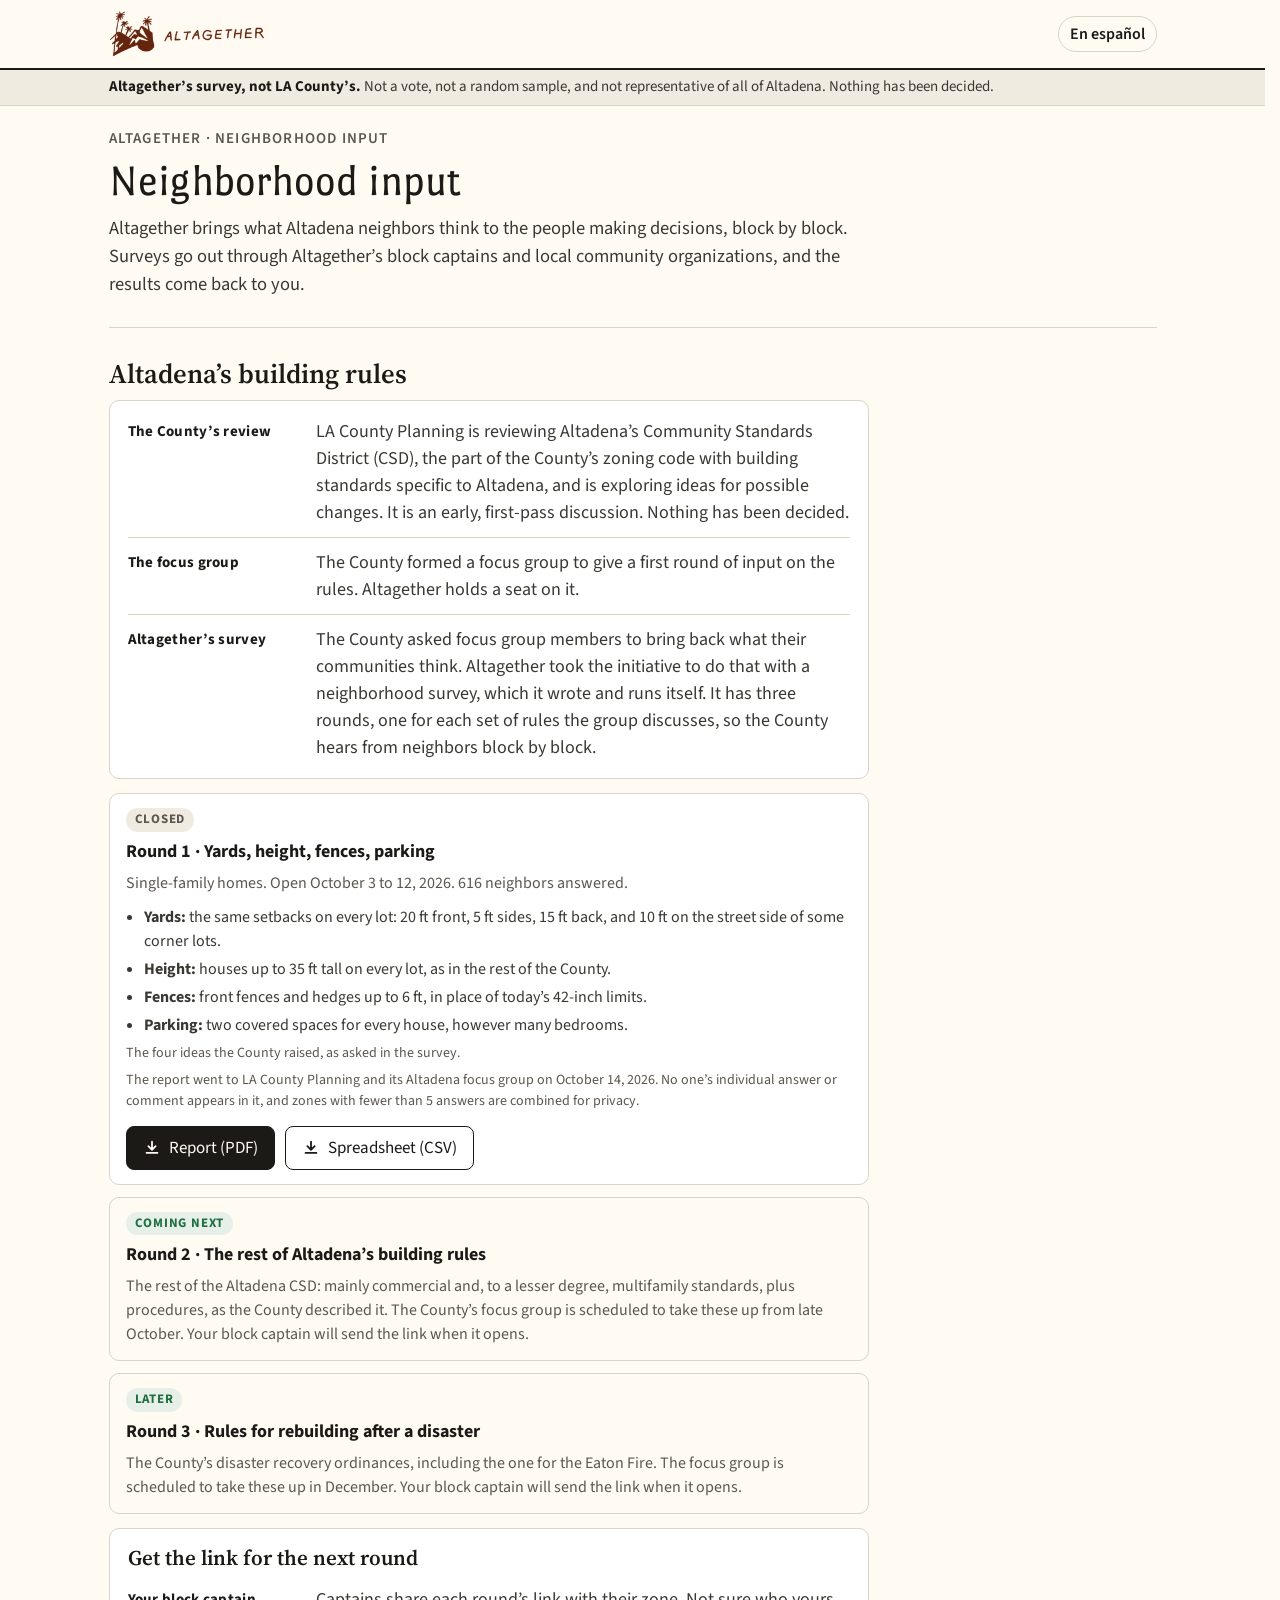
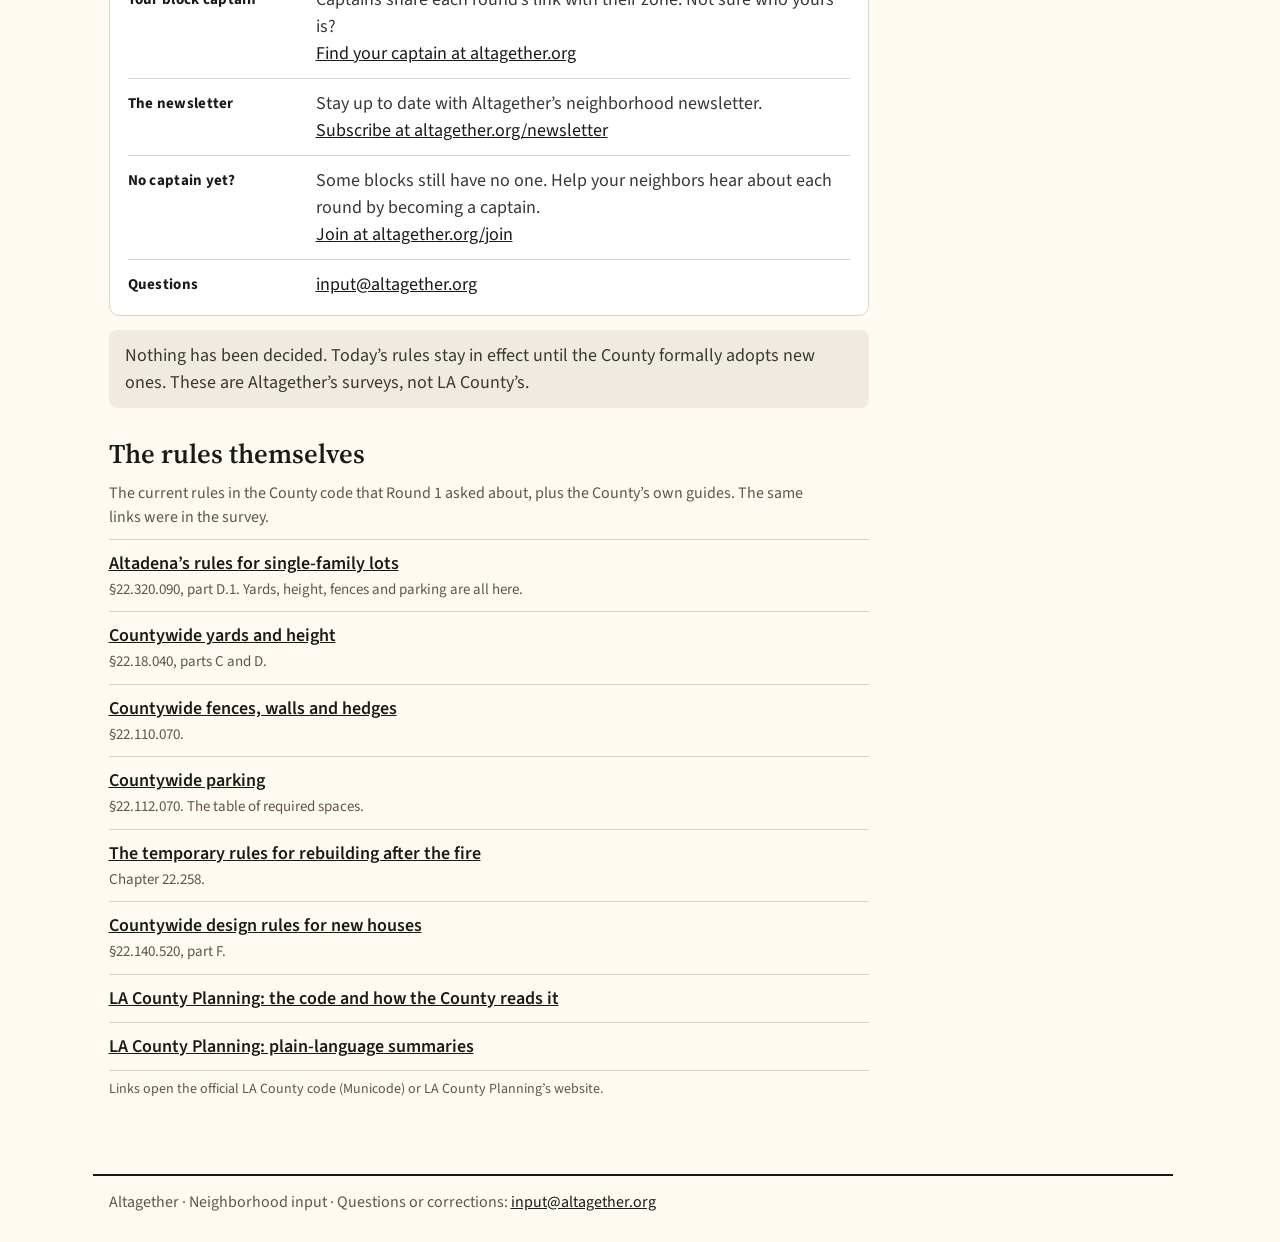
==== commit a424017f: "Larger text on phones; next-round links on their own line Co-Authored-By: Claude Opus 5.5 <noreply@a" ====
--- a/index.html
+++ b/index.html
@@ -14,8 +14,8 @@
 <meta name="twitter:card" content="summary_large_image">
 <link rel="alternate" hreflang="es" href="https://altagether.github.io/input/es/">
 <link rel="stylesheet" href="https://fonts.googleapis.com/css2?family=Port+Lligat+Sans&family=Source+Serif+4:opsz,wght@8..60,600&family=Source+Sans+3:wght@400;600;700&display=swap">
-<link rel="stylesheet" href="assets/site.css?v=21">
-<link rel="stylesheet" href="assets/pages.css?v=21">
+<link rel="stylesheet" href="assets/site.css?v=22">
+<link rel="stylesheet" href="assets/pages.css?v=22">
 </head>
 <body>
 <nav class="nav" aria-label="Altagether"><div class="in">
@@ -65,9 +65,9 @@
   </div>
   <div class="about facts join">
     <h2 class="ftitle">Get the link for the next round</h2>
-    <div class="frow"><b>Your block captain</b><span>Captains share each round&rsquo;s link with their zone. Not sure who yours is? <a href="https://altagether.org">Find your captain at altagether.org</a>.</span></div>
-    <div class="frow"><b>The newsletter</b><span>Stay up to date with Altagether&rsquo;s neighborhood newsletter. <a href="https://altagether.org/newsletter">Subscribe at altagether.org/newsletter</a>.</span></div>
-    <div class="frow"><b>No captain yet?</b><span>Some blocks still have no one. Help your neighbors hear about each round by becoming a captain: <a href="https://altagether.org/join">altagether.org/join</a>.</span></div>
+    <div class="frow"><b>Your block captain</b><span>Captains share each round&rsquo;s link with their zone. Not sure who yours is?<br><a class="nw" href="https://altagether.org">Find your captain at altagether.org</a></span></div>
+    <div class="frow"><b>The newsletter</b><span>Stay up to date with Altagether&rsquo;s neighborhood newsletter.<br><a class="nw" href="https://altagether.org/newsletter">Subscribe at altagether.org/newsletter</a></span></div>
+    <div class="frow"><b>No captain yet?</b><span>Some blocks still have no one. Help your neighbors hear about each round by becoming a captain.<br><a class="nw" href="https://altagether.org/join">Join at altagether.org/join</a></span></div>
     <div class="frow"><b>Questions</b><span><a href="mailto:input@altagether.org">input@altagether.org</a></span></div>
   </div>
   <div class="note"><p>Nothing has been decided. Today&rsquo;s rules stay in effect until the County formally adopts new ones. These are Altagether&rsquo;s surveys, not LA County&rsquo;s.</p></div>
--- a/assets/pages.css
+++ b/assets/pages.css
@@ -98,3 +98,23 @@
 .dlrow .btn { gap:8px; }
 .join { margin-top:14px; }
 .rounds + .join { margin-top:14px; }
+
+a.nw { white-space:nowrap; }
+/* phones: larger text throughout */
+@media (max-width:600px) {
+  body { font-size:19px; }
+  .lead { font-size:19px; }
+  p, main li, .frow span, .round p, .rules { font-size:18px; }
+  .s, .round p.s, .file span { font-size:17px; }
+  .rnote, .fnote, ul.codes span { font-size:16px !important; }
+  .frow b { font-size:16px; }
+  .rname { font-size:19px; }
+  .kicker { font-size:14px; }
+  .rtop .status { font-size:13.5px; }
+  .disc { font-size:15px; }
+  .disc .in { padding:8px 16px; }
+  .btn { font-size:17px; }
+  footer { font-size:16px; }
+  main { padding-left:18px; padding-right:18px; }
+  .nav .in { padding-left:18px; padding-right:18px; }
+}
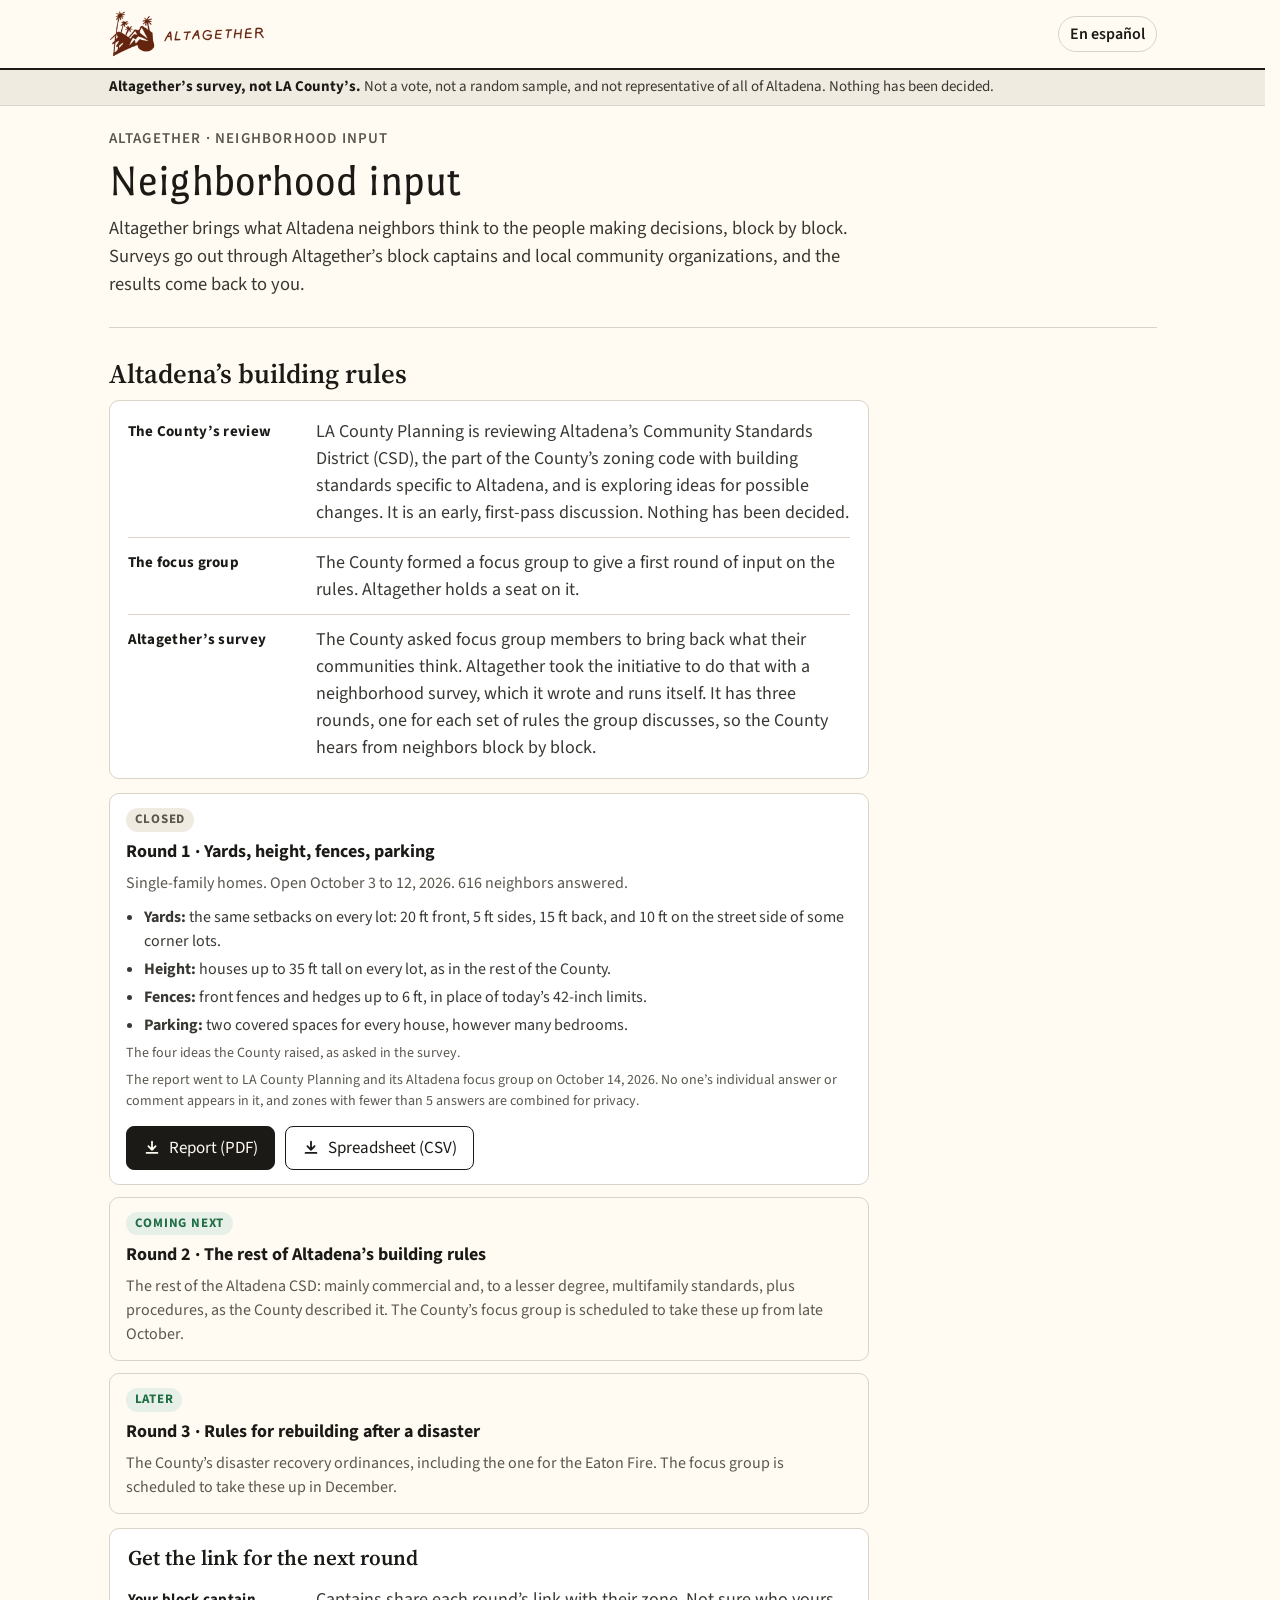
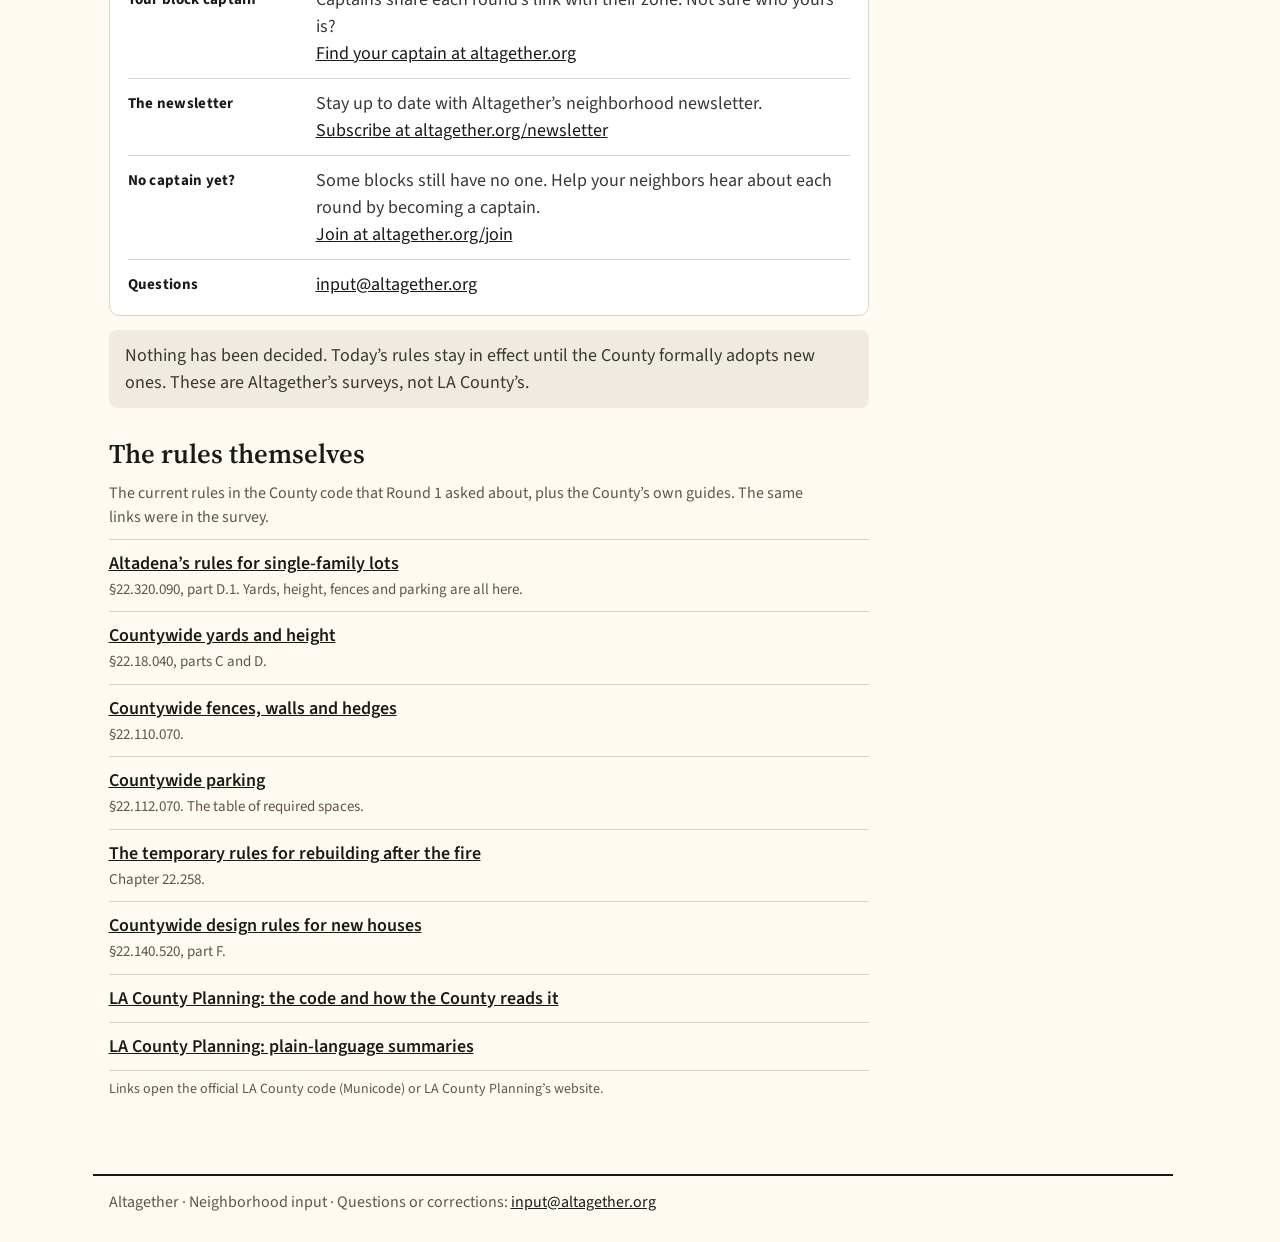
==== commit 1ee1dffb: "Round 2 and 3: remove the line about block captains and the link (John's edit) Co-Authored-By: Claud" ====
--- a/index.html
+++ b/index.html
@@ -56,11 +56,11 @@
     </div>
     <div class="round dim">
       <div class="rtop"><span class="rname">Round 2 &middot; The rest of Altadena&rsquo;s building rules</span><span class="status soon">Coming next</span></div>
-      <p class="s">The rest of the Altadena CSD: mainly commercial and, to a lesser degree, multifamily standards, plus procedures, as the County described it. The County&rsquo;s focus group is scheduled to take these up from late October. Your block captain will send the link when it opens.</p>
+      <p class="s">The rest of the Altadena CSD: mainly commercial and, to a lesser degree, multifamily standards, plus procedures, as the County described it. The County&rsquo;s focus group is scheduled to take these up from late October.</p>
     </div>
     <div class="round dim">
       <div class="rtop"><span class="rname">Round 3 &middot; Rules for rebuilding after a disaster</span><span class="status soon">Later</span></div>
-      <p class="s">The County&rsquo;s disaster recovery ordinances, including the one for the Eaton Fire. The focus group is scheduled to take these up in December. Your block captain will send the link when it opens.</p>
+      <p class="s">The County&rsquo;s disaster recovery ordinances, including the one for the Eaton Fire. The focus group is scheduled to take these up in December.</p>
     </div>
   </div>
   <div class="about facts join">
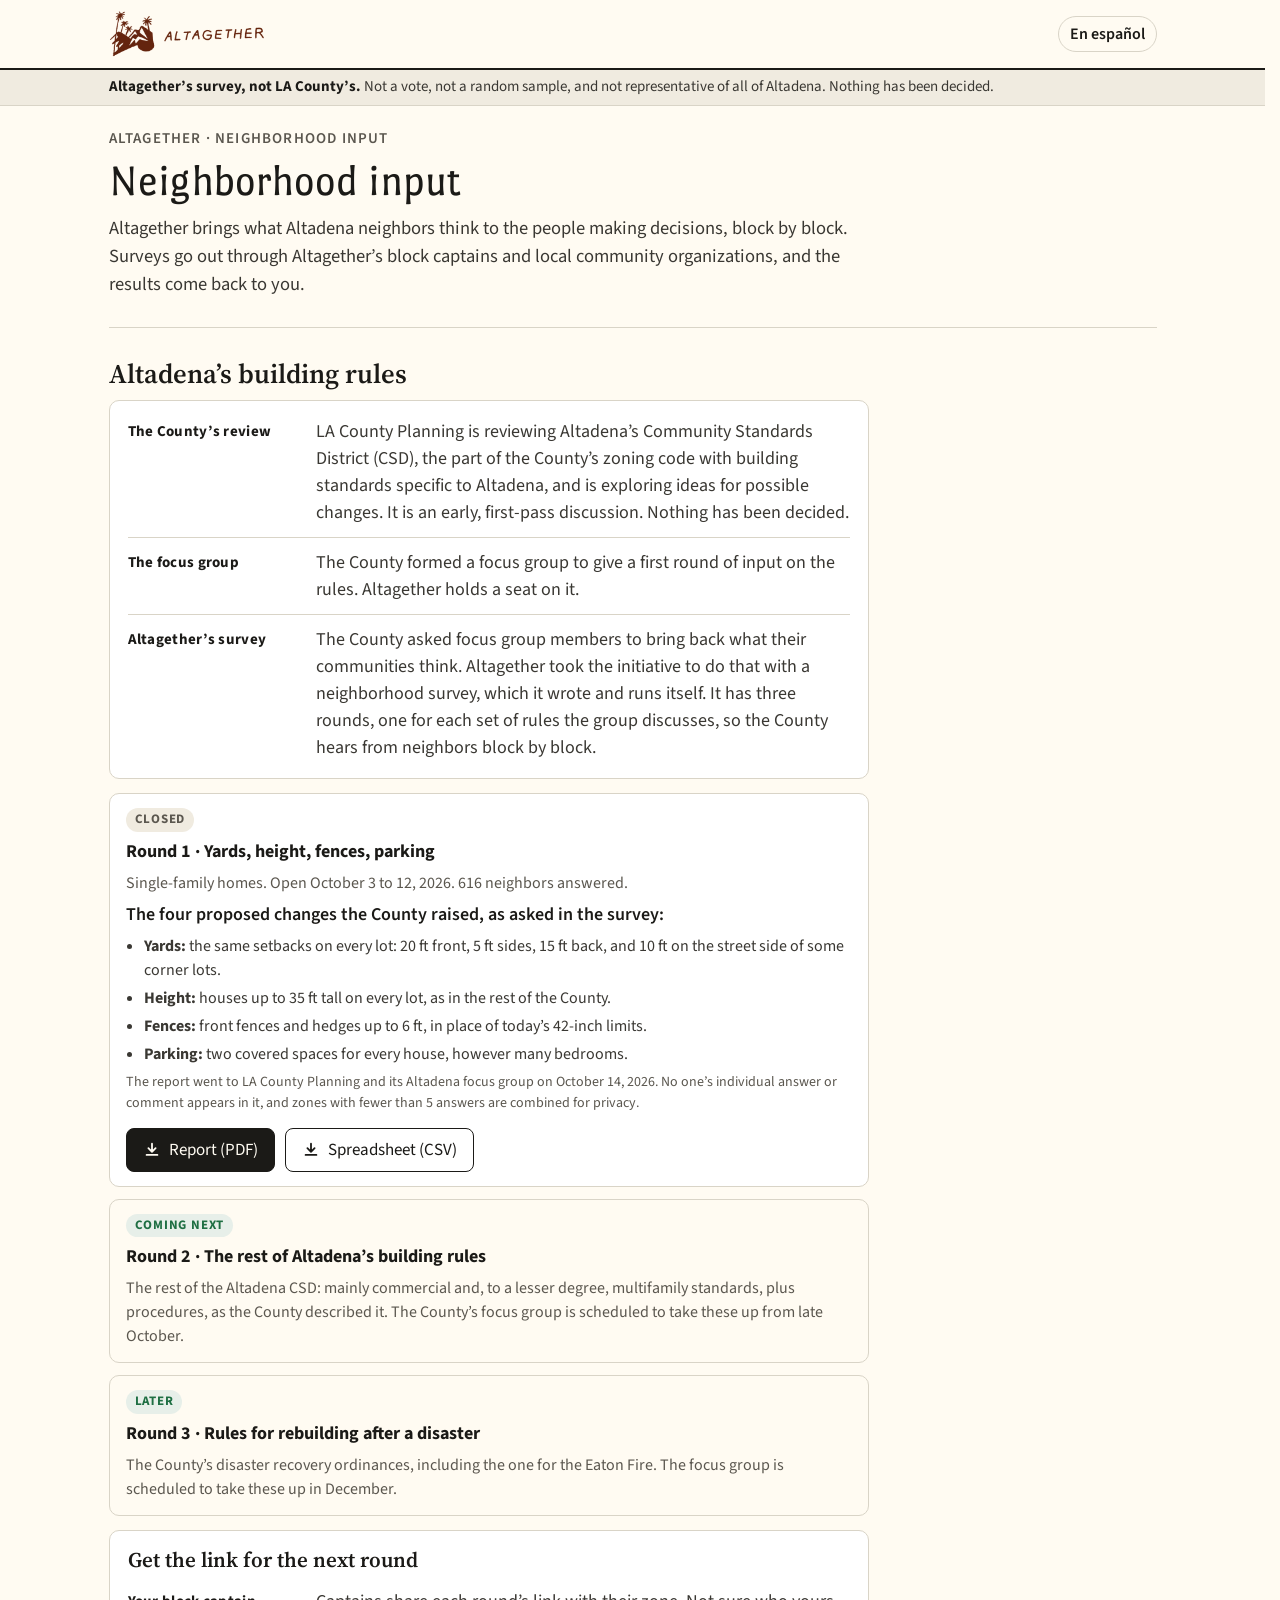
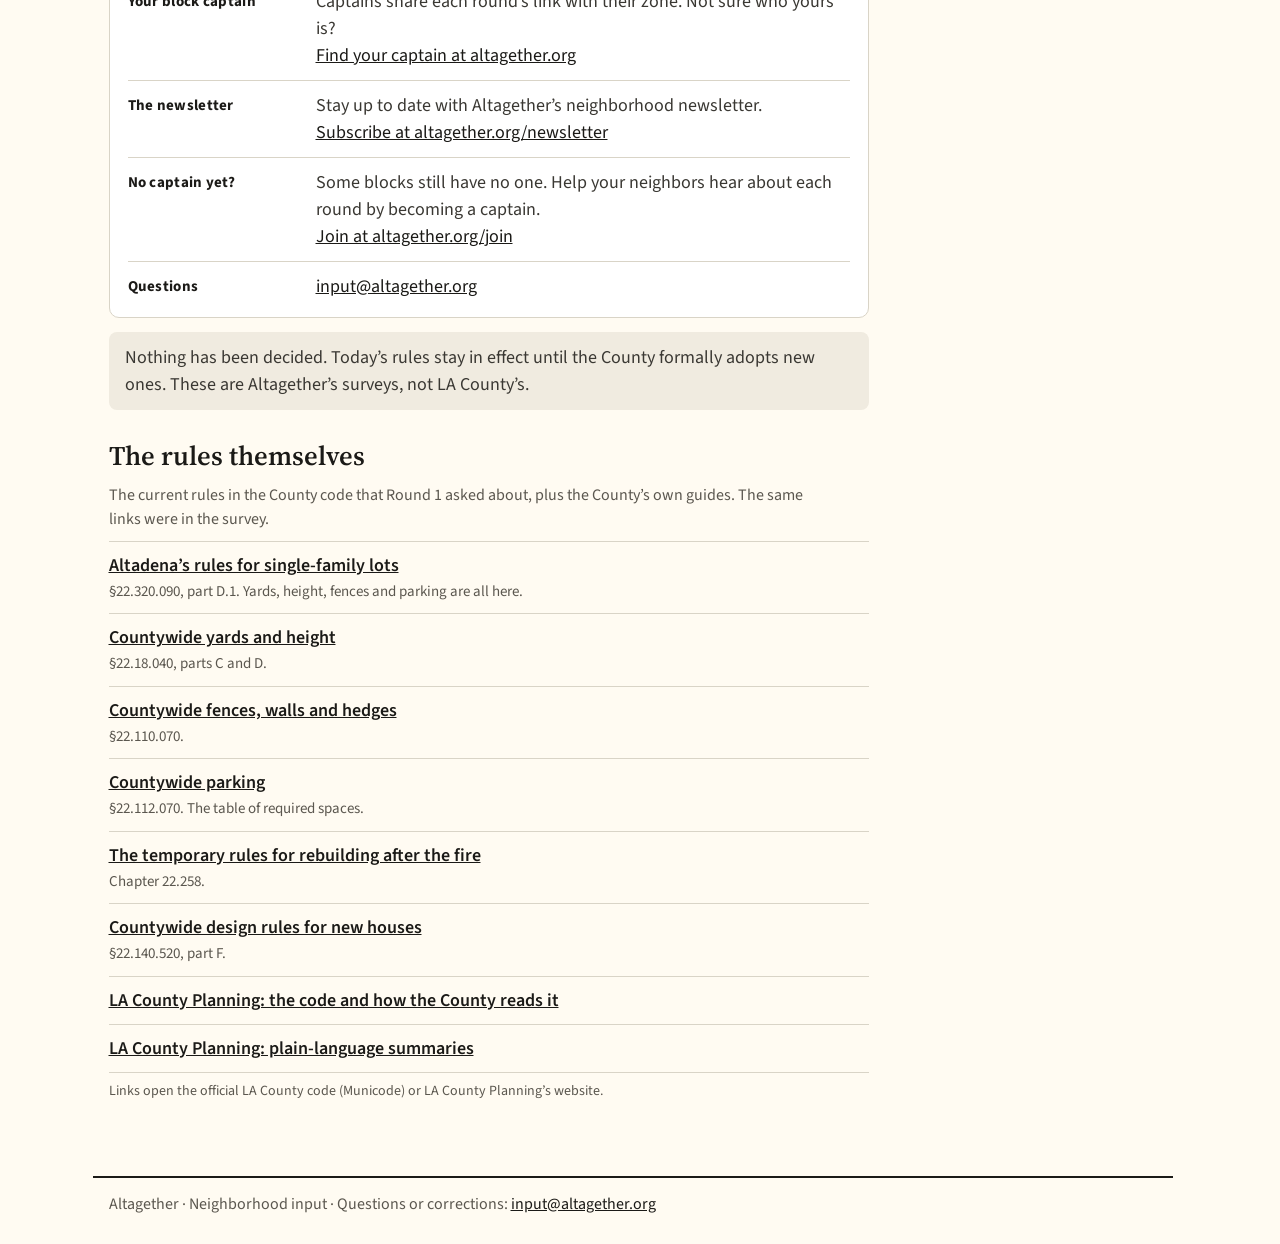
==== commit ea47eb20: "Round 1 card: label the four proposed changes above the list; Spanish report page 1 no longer overla" ====
--- a/index.html
+++ b/index.html
@@ -14,8 +14,8 @@
 <meta name="twitter:card" content="summary_large_image">
 <link rel="alternate" hreflang="es" href="https://altagether.github.io/input/es/">
 <link rel="stylesheet" href="https://fonts.googleapis.com/css2?family=Port+Lligat+Sans&family=Source+Serif+4:opsz,wght@8..60,600&family=Source+Sans+3:wght@400;600;700&display=swap">
-<link rel="stylesheet" href="assets/site.css?v=22">
-<link rel="stylesheet" href="assets/pages.css?v=22">
+<link rel="stylesheet" href="assets/site.css?v=23">
+<link rel="stylesheet" href="assets/pages.css?v=23">
 </head>
 <body>
 <nav class="nav" aria-label="Altagether"><div class="in">
@@ -41,13 +41,13 @@
     <div class="round" id="round-1">
       <div><div class="rtop"><span class="rname">Round 1 &middot; Yards, height, fences, parking</span><span class="status closed">Closed</span></div>
       <p class="s">Single-family homes. Open October 3 to 12, 2026. 616 neighbors answered.</p>
+      <p class="rlead">The four proposed changes the County raised, as asked in the survey:</p>
       <ul class="rules">
         <li><b>Yards:</b> the same setbacks on every lot: 20 ft front, 5 ft sides, 15 ft back, and 10 ft on the street side of some corner lots.</li>
         <li><b>Height:</b> houses up to 35 ft tall on every lot, as in the rest of the County.</li>
         <li><b>Fences:</b> front fences and hedges up to 6 ft, in place of today&rsquo;s 42-inch limits.</li>
         <li><b>Parking:</b> two covered spaces for every house, however many bedrooms.</li>
       </ul>
-      <p class="s rnote">The four ideas the County raised, as asked in the survey.</p>
       <p class="s rnote">The report went to LA County Planning and its Altadena focus group on October 14, 2026. No one&rsquo;s individual answer or comment appears in it, and zones with fewer than 5 answers are combined for privacy.</p>
       <div class="dlrow">
         <a class="btn primary" href="csd/round-1/report/altagether-round-1-report.pdf" download><svg class="ic" viewBox="0 0 20 20" width="18" height="18" aria-hidden="true"><path d="M10 3v9m0 0l-4-4m4 4l4-4M4 15.5h12" fill="none" stroke="currentColor" stroke-width="2" stroke-linecap="round" stroke-linejoin="round"/></svg>Report (PDF)</a>
--- a/assets/pages.css
+++ b/assets/pages.css
@@ -118,3 +118,6 @@
   main { padding-left:18px; padding-right:18px; }
   .nav .in { padding-left:18px; padding-right:18px; }
 }
+.rlead { margin:12px 0 0; font-weight:600; color:var(--ink); }
+.rlead + .rules { margin-top:6px; }
+@media (max-width:600px) { .rlead { font-size:18px; } }
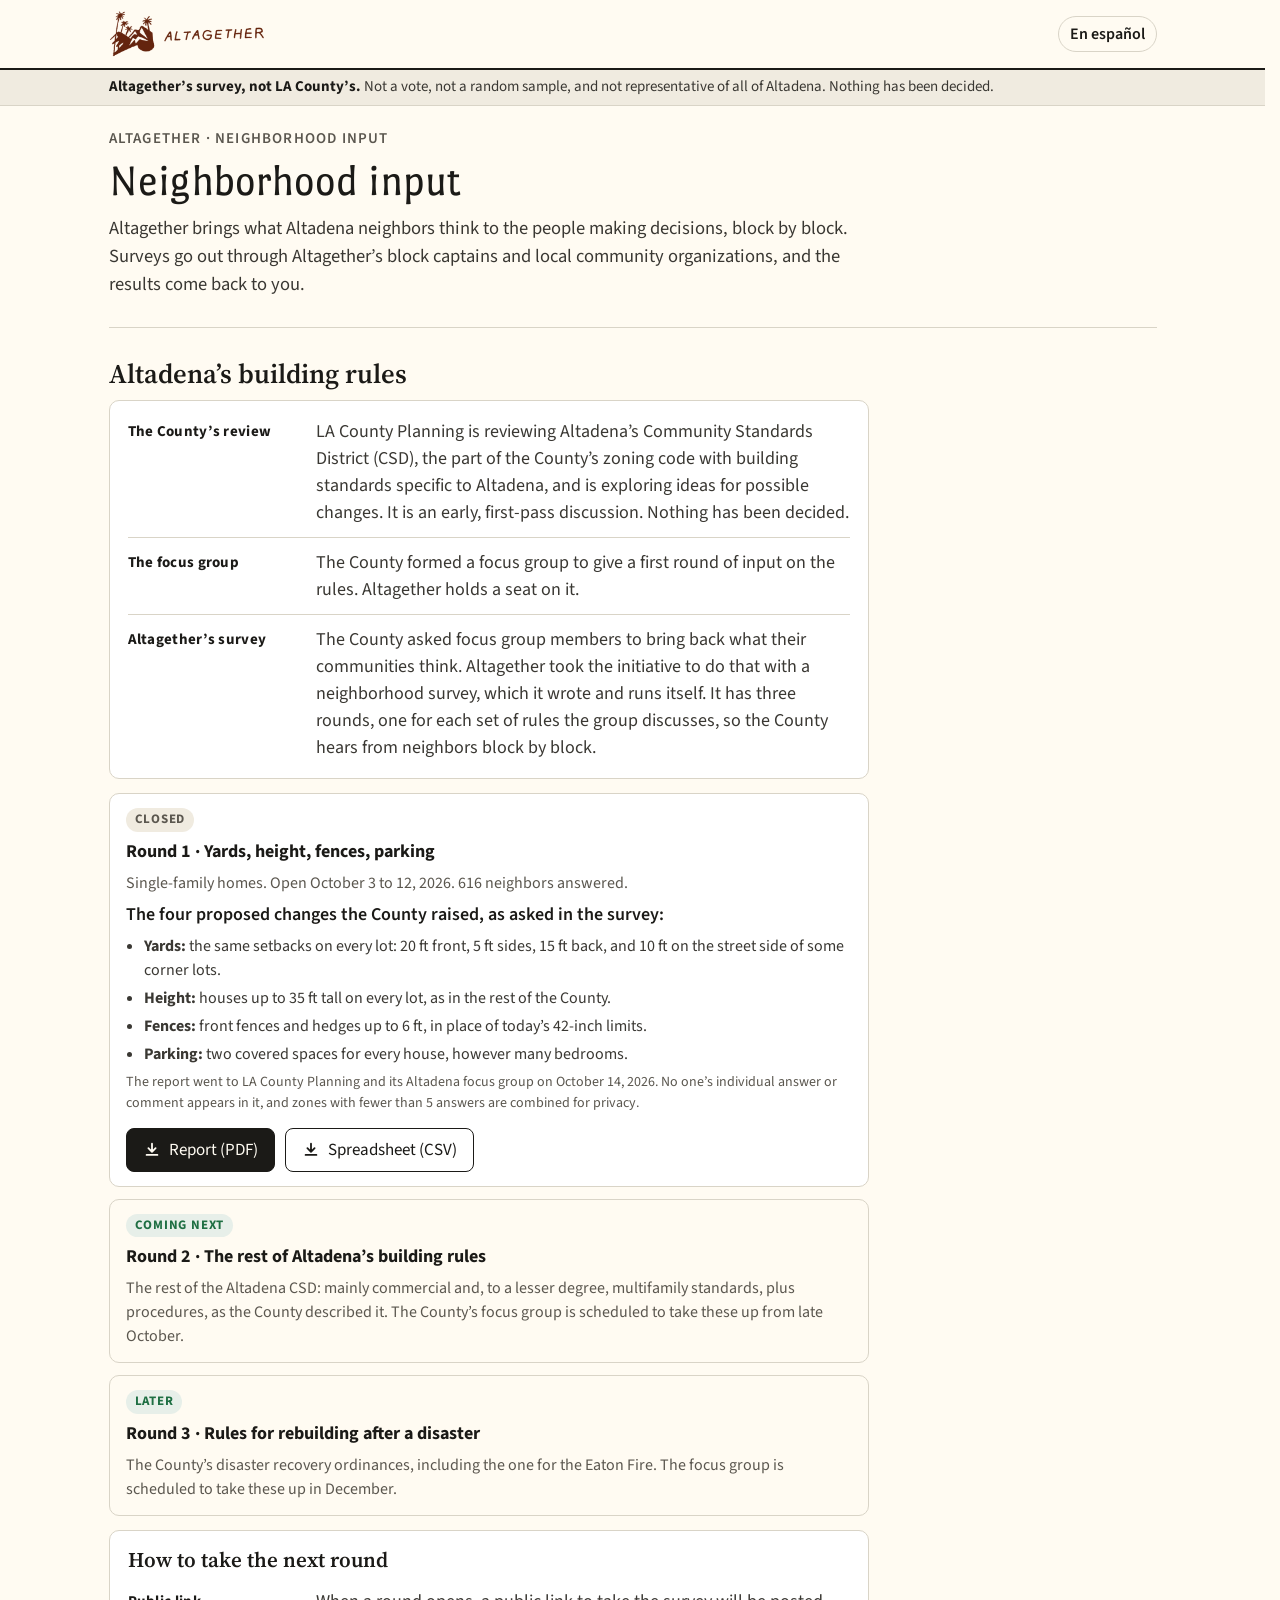
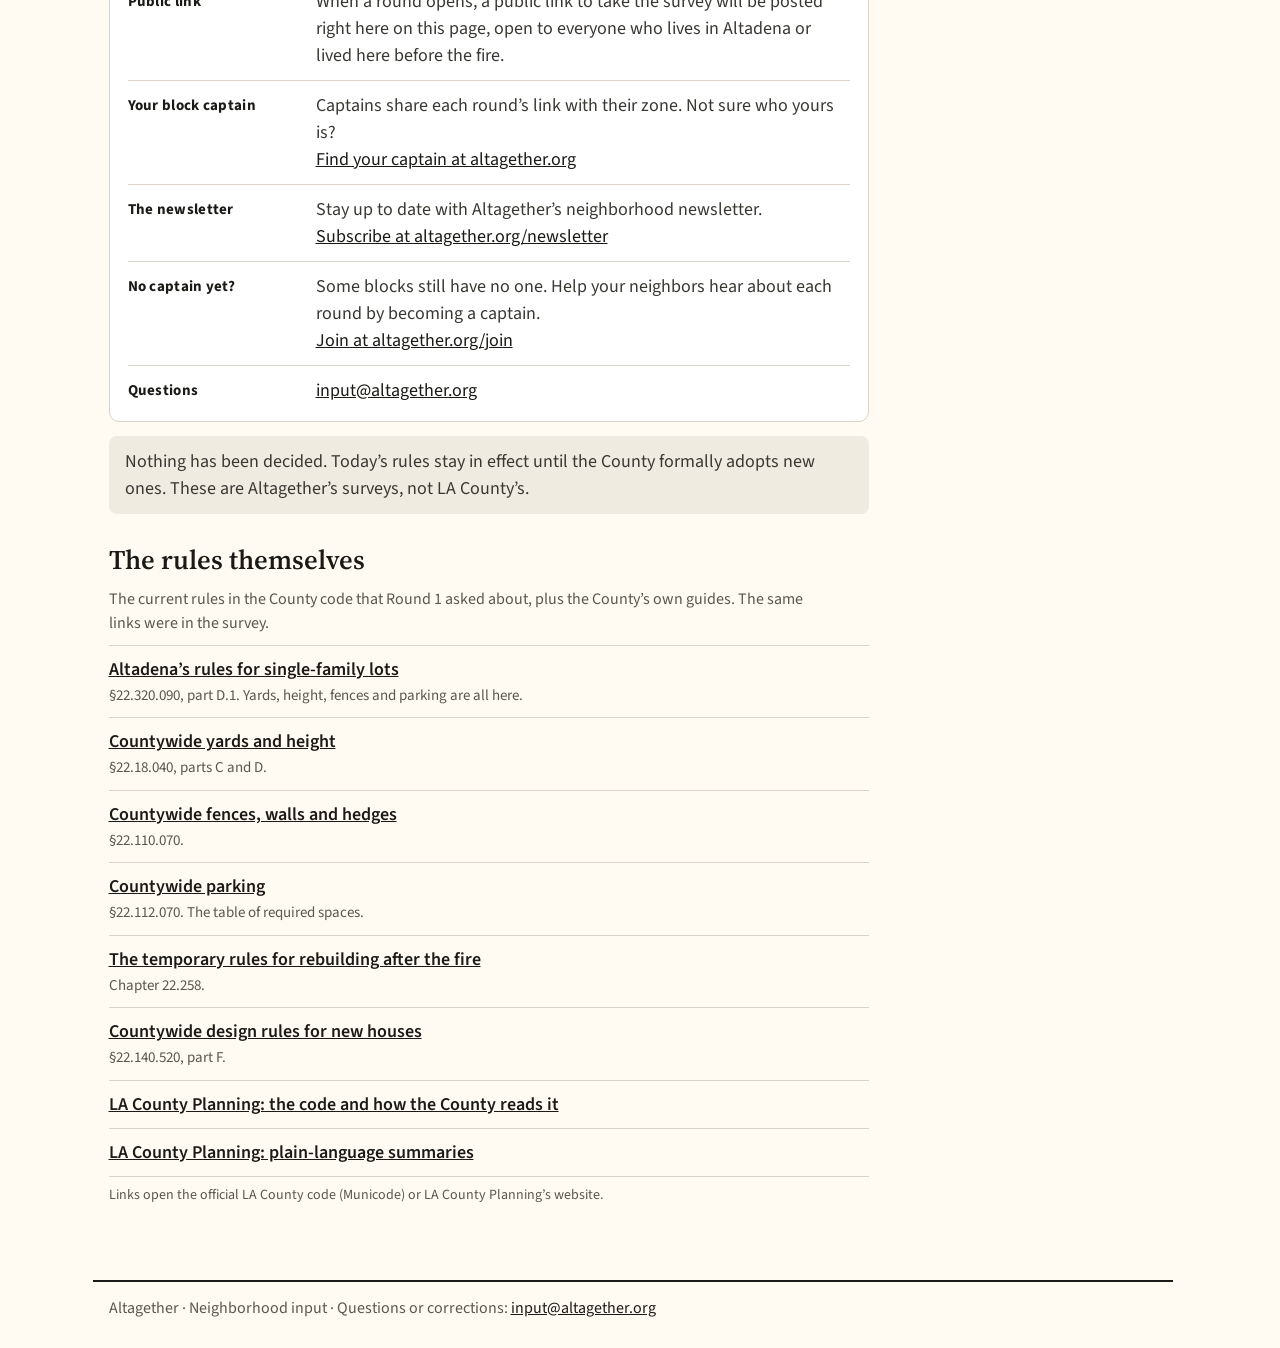
==== commit 900ee0df: "Next-round box: public link will be posted on this page; retitled How to take the next round Co-Auth" ====
--- a/index.html
+++ b/index.html
@@ -64,7 +64,8 @@
     </div>
   </div>
   <div class="about facts join">
-    <h2 class="ftitle">Get the link for the next round</h2>
+    <h2 class="ftitle">How to take the next round</h2>
+    <div class="frow"><b>Public link</b><span>When a round opens, a public link to take the survey will be posted right here on this page, open to everyone who lives in Altadena or lived here before the fire.</span></div>
     <div class="frow"><b>Your block captain</b><span>Captains share each round&rsquo;s link with their zone. Not sure who yours is?<br><a class="nw" href="https://altagether.org">Find your captain at altagether.org</a></span></div>
     <div class="frow"><b>The newsletter</b><span>Stay up to date with Altagether&rsquo;s neighborhood newsletter.<br><a class="nw" href="https://altagether.org/newsletter">Subscribe at altagether.org/newsletter</a></span></div>
     <div class="frow"><b>No captain yet?</b><span>Some blocks still have no one. Help your neighbors hear about each round by becoming a captain.<br><a class="nw" href="https://altagether.org/join">Join at altagether.org/join</a></span></div>
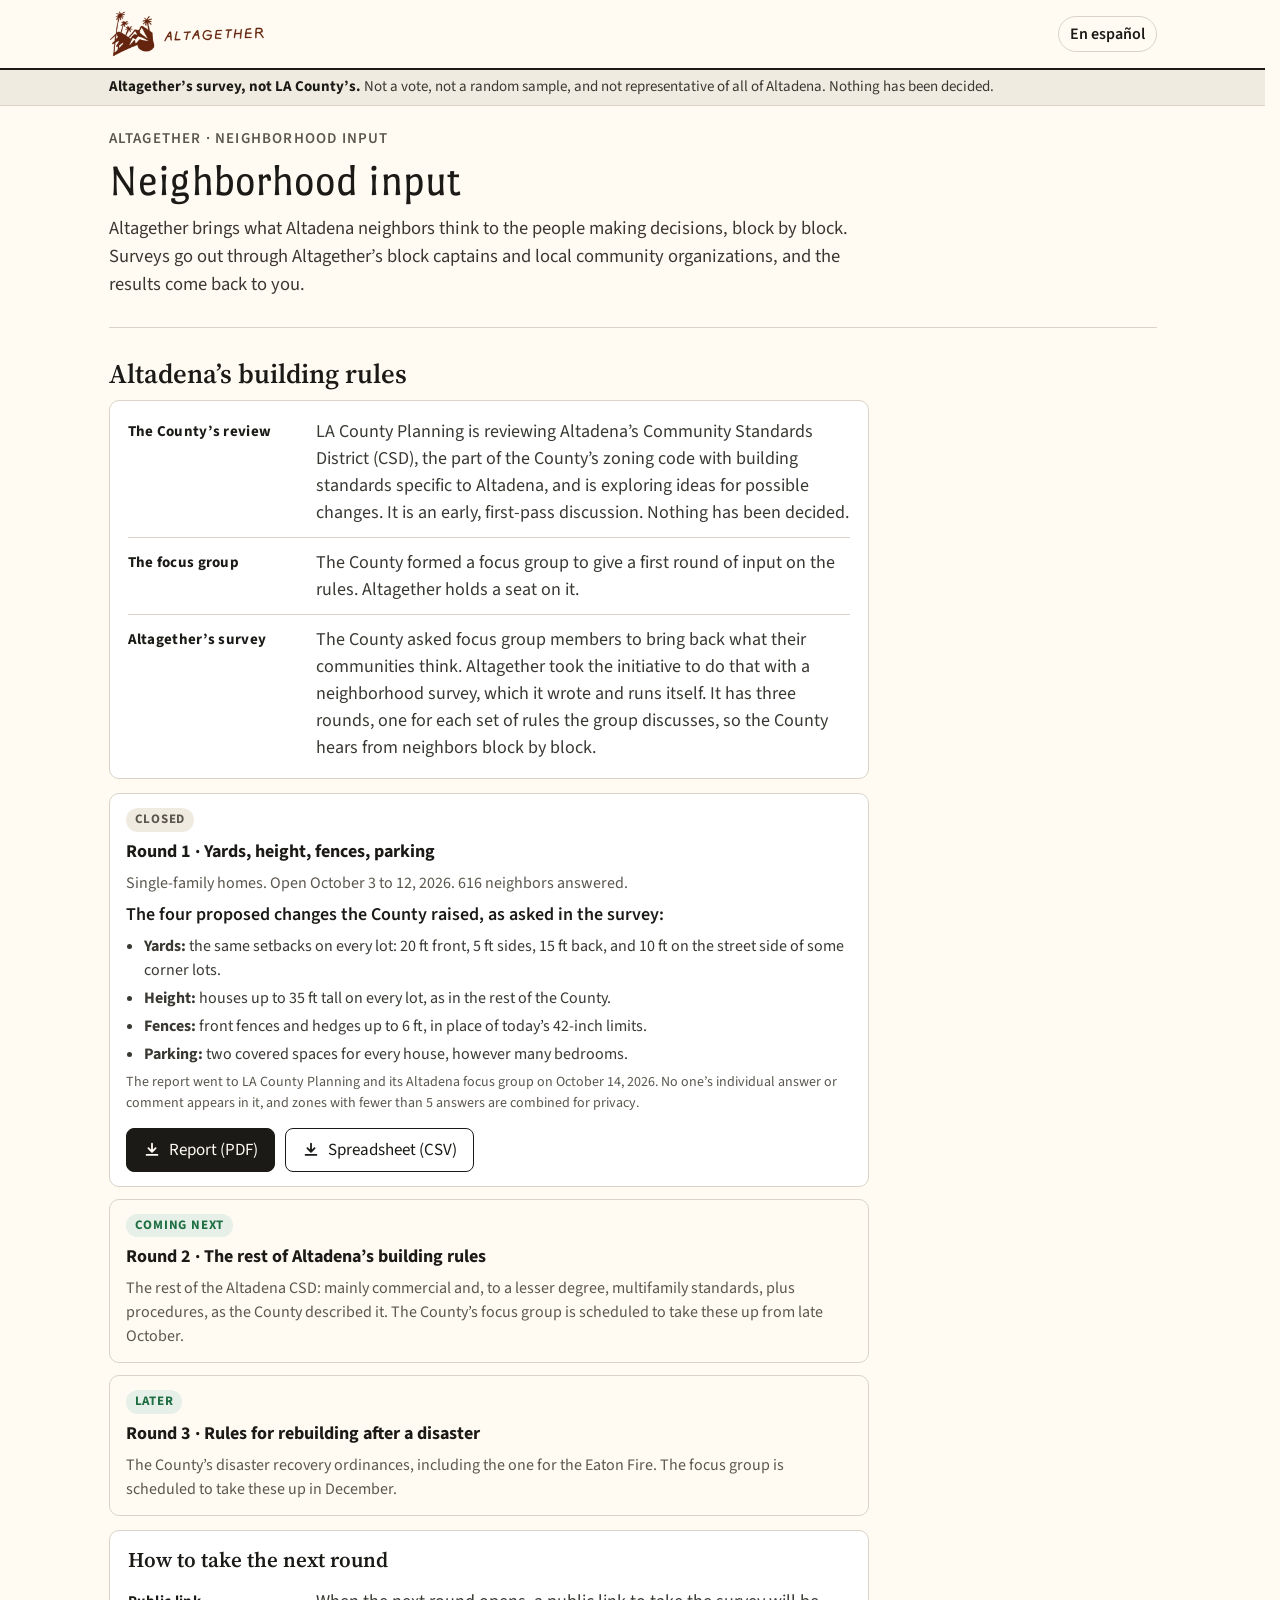
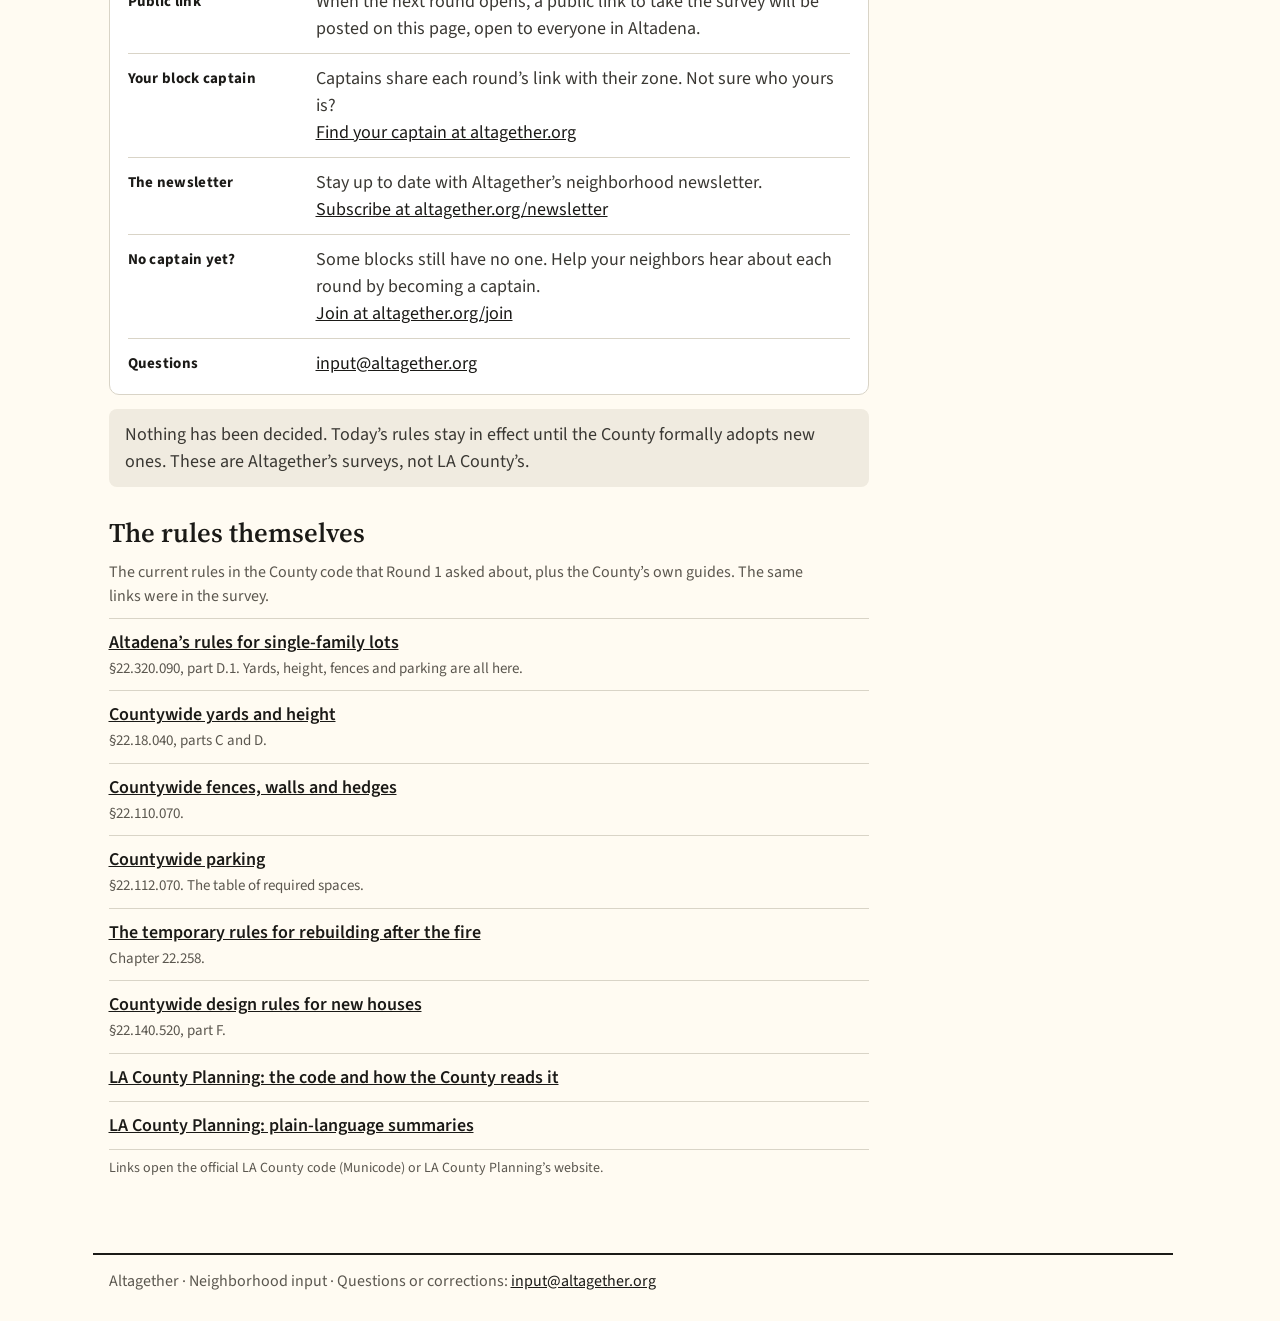
==== commit 9a2e2da6: "Next-round box: public link wording Co-Authored-By: Claude Opus 5.5 <noreply@anthropic.com>" ====
--- a/index.html
+++ b/index.html
@@ -65,7 +65,7 @@
   </div>
   <div class="about facts join">
     <h2 class="ftitle">How to take the next round</h2>
-    <div class="frow"><b>Public link</b><span>When a round opens, a public link to take the survey will be posted right here on this page, open to everyone who lives in Altadena or lived here before the fire.</span></div>
+    <div class="frow"><b>Public link</b><span>When the next round opens, a public link to take the survey will be posted on this page, open to everyone in Altadena.</span></div>
     <div class="frow"><b>Your block captain</b><span>Captains share each round&rsquo;s link with their zone. Not sure who yours is?<br><a class="nw" href="https://altagether.org">Find your captain at altagether.org</a></span></div>
     <div class="frow"><b>The newsletter</b><span>Stay up to date with Altagether&rsquo;s neighborhood newsletter.<br><a class="nw" href="https://altagether.org/newsletter">Subscribe at altagether.org/newsletter</a></span></div>
     <div class="frow"><b>No captain yet?</b><span>Some blocks still have no one. Help your neighbors hear about each round by becoming a captain.<br><a class="nw" href="https://altagether.org/join">Join at altagether.org/join</a></span></div>
